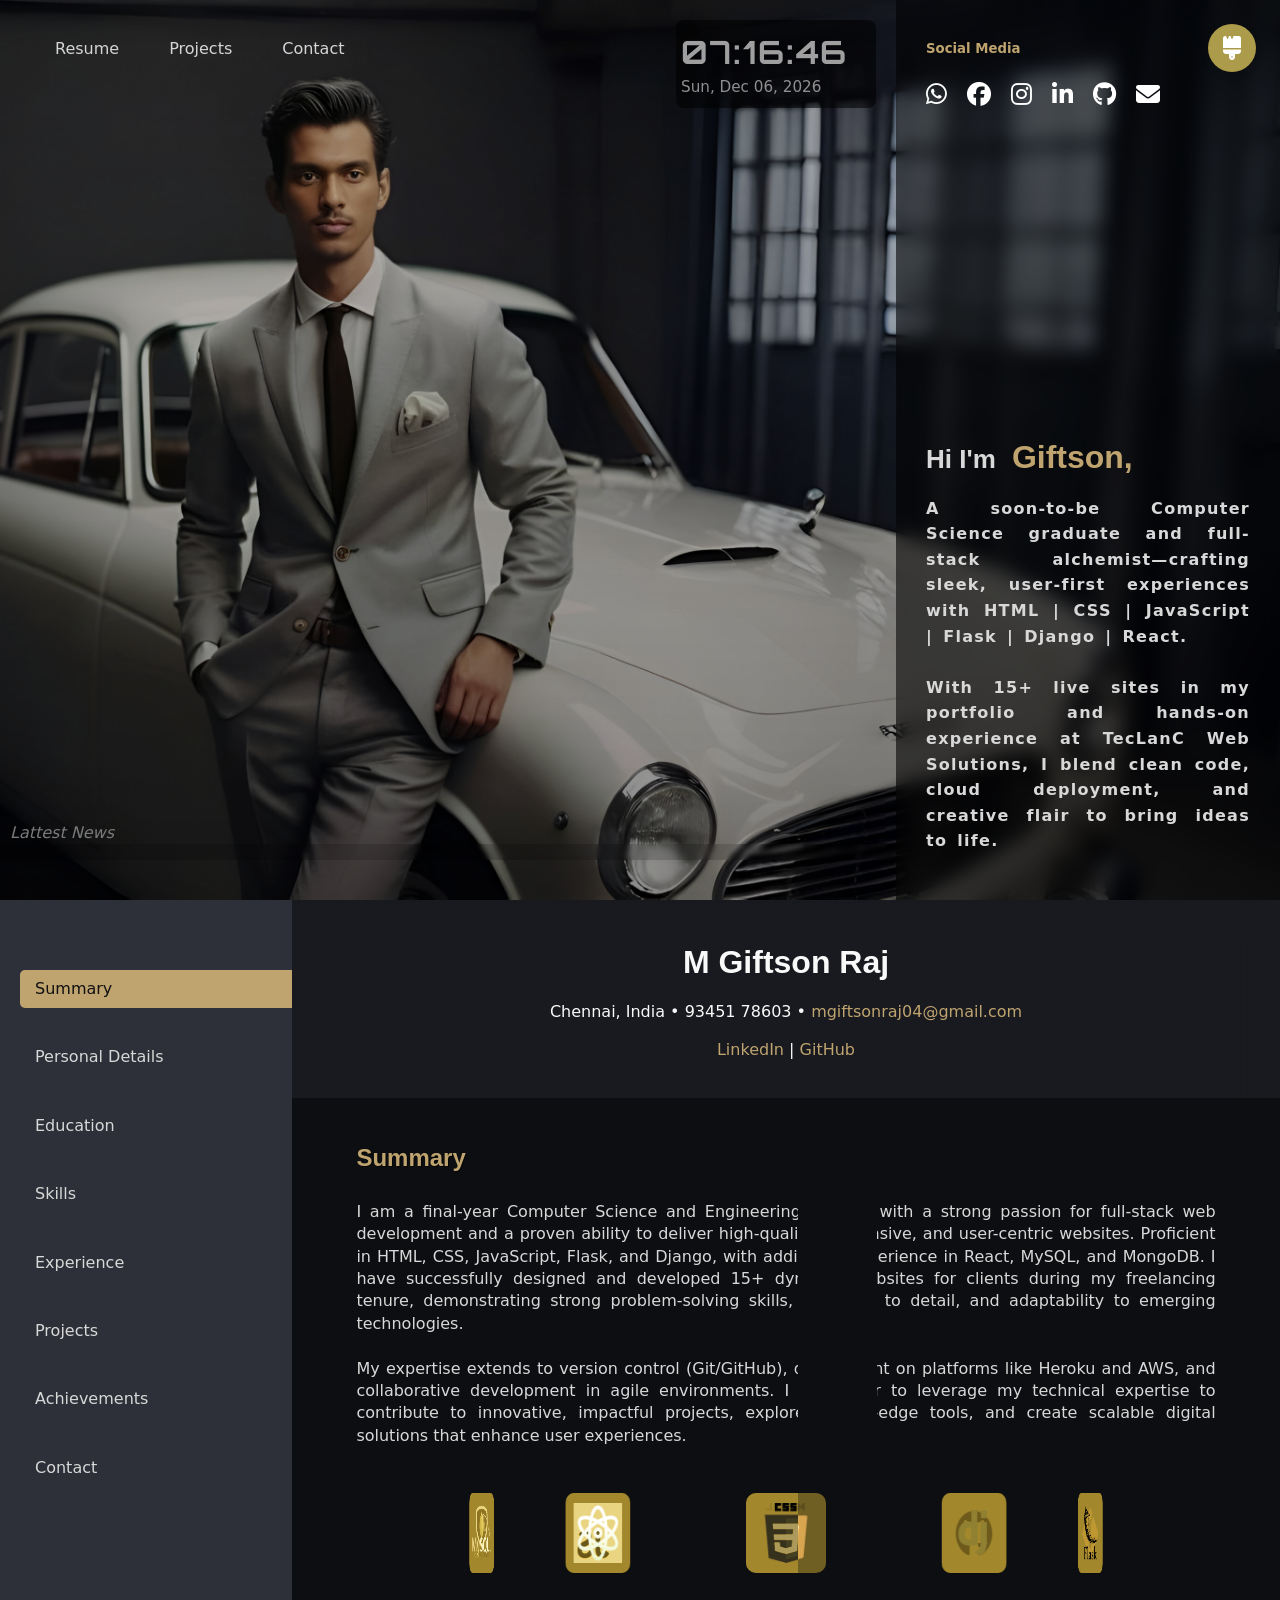
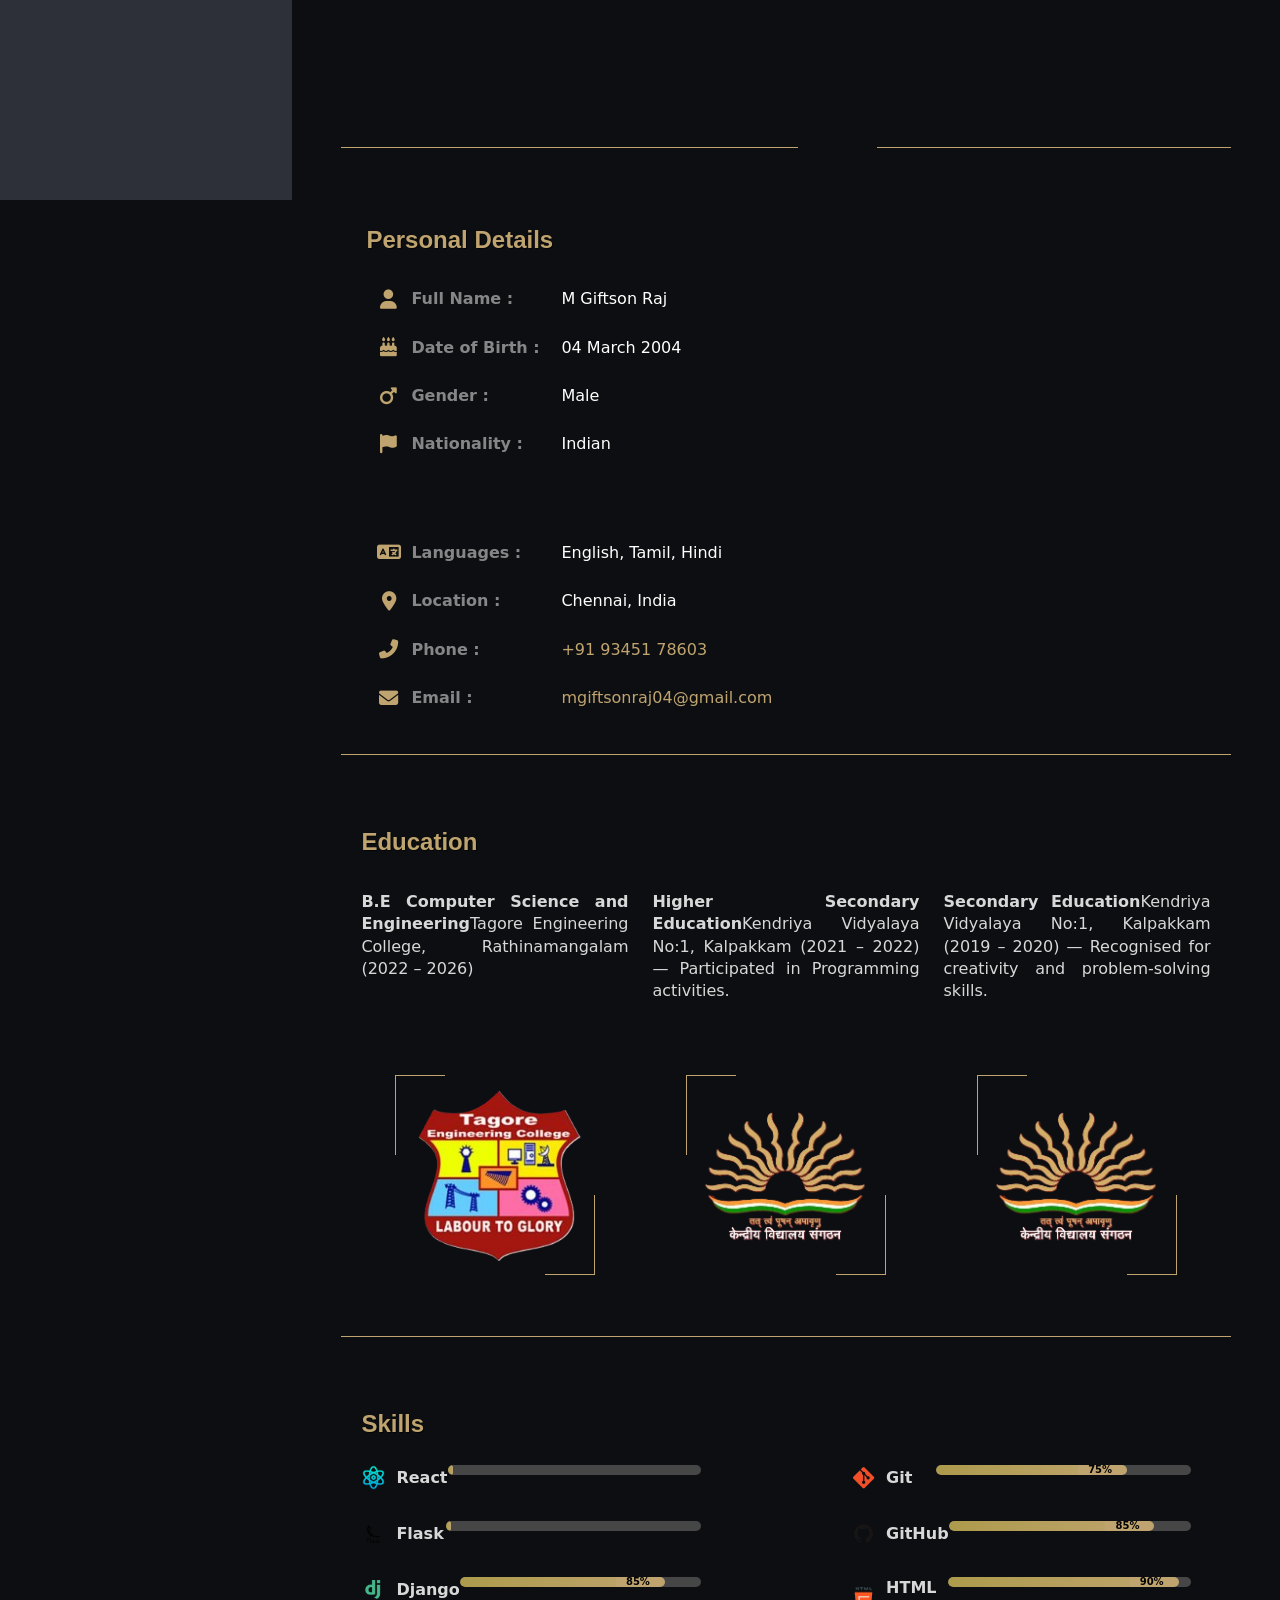
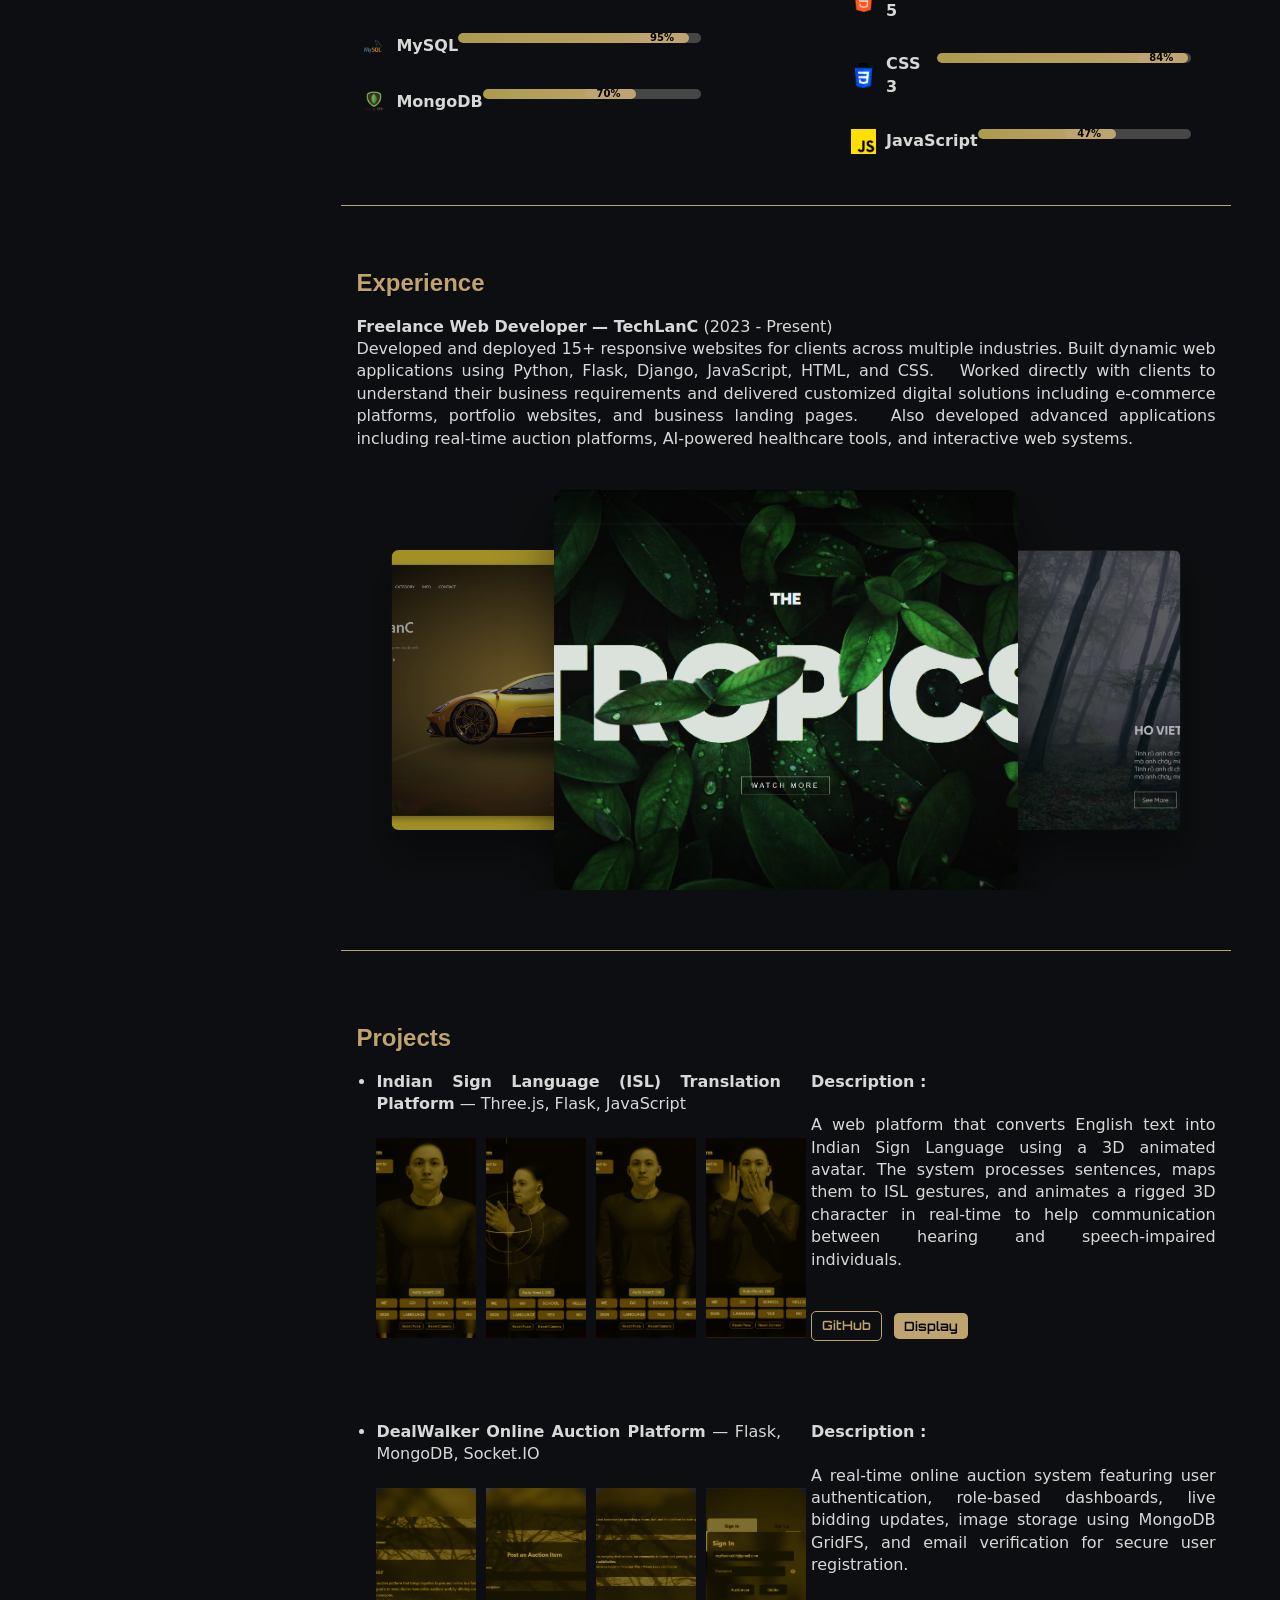
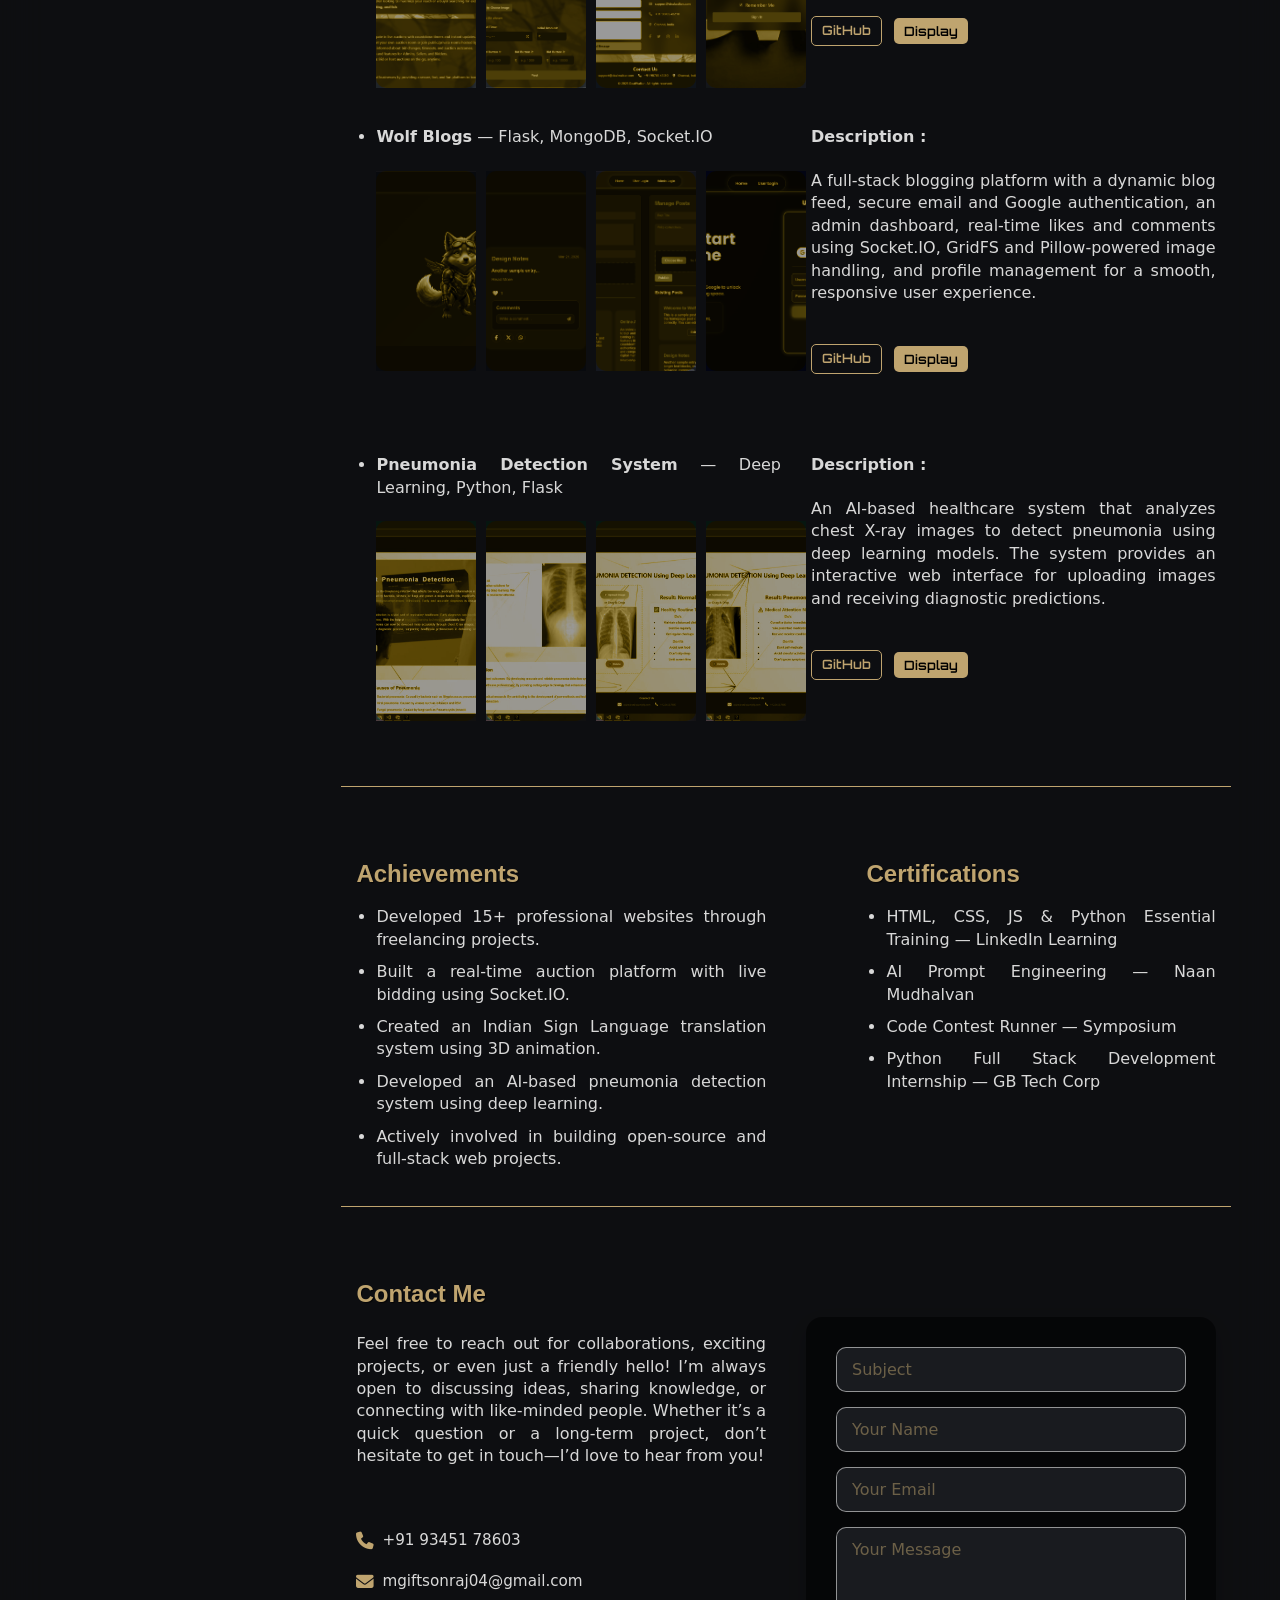
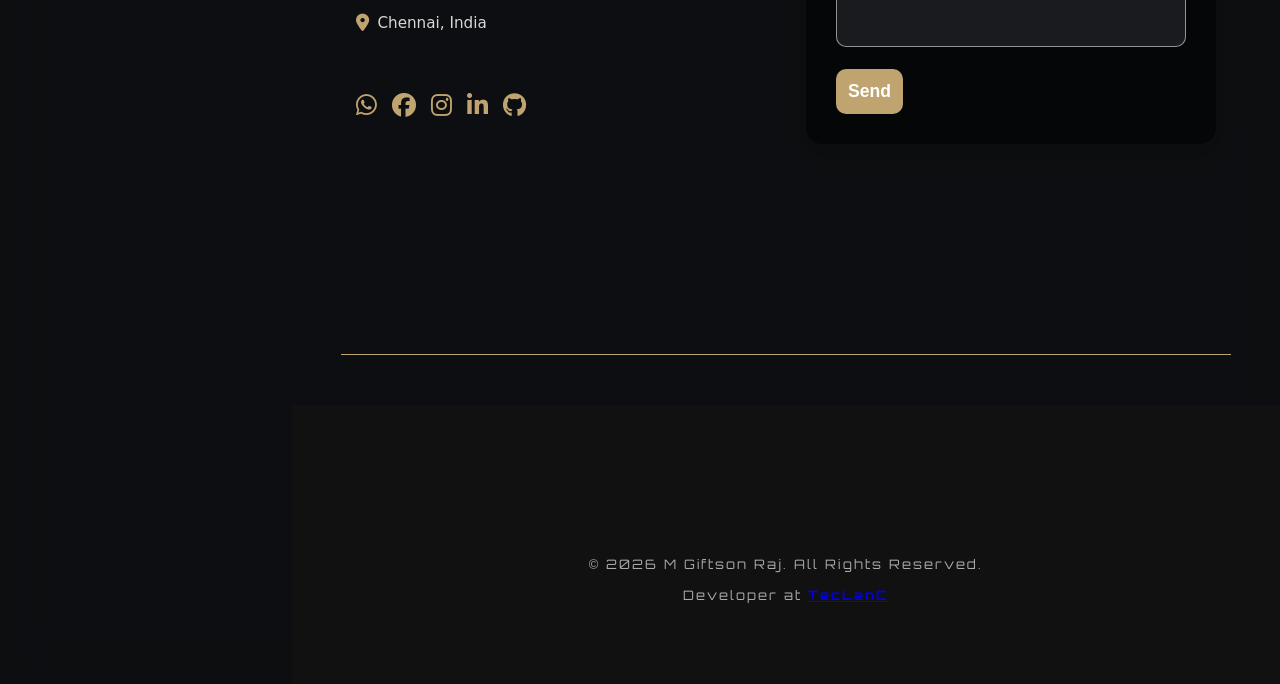
==== public/index.html @ f92d28d1 "Initial submission" ====
<!DOCTYPE html>
<html lang="en">
<meta http-equiv="content-type" content="text/html;charset=utf-8" />

<head>
    <meta charset="UTF-8">
    <meta name="viewport" content="width=device-width, initial-scale=1.0">
    <title>Hi Giftson</title>
    <link rel="icon" type="image/png" href="img/favicon.html">
    <link rel="stylesheet" href="https://cdnjs.cloudflare.com/ajax/libs/font-awesome/6.5.1/css/all.min.css">
    <link rel="stylesheet" href="https://cdnjs.cloudflare.com/ajax/libs/font-awesome/4.7.0/css/font-awesome.min.css">
    <link href="https://fonts.googleapis.com/css2?family=Orbitron:wght@400;700&amp;display=swap" rel="stylesheet">
    <link rel="stylesheet" href="style.css">
</head>

<body>
    <div id="loading">
        <div class="loader">
            <li class="ball"></li>
            <li class="ball"></li>
            <li class="ball"></li>
        </div>
    </div>
    <script>
        window.addEventListener("load", () => {
            const loader = document.getElementById("loading");
            const content = document.getElementById("content");

            loader.classList.add("hidden"); // fade out
            setTimeout(() => {
                loader.style.display = "none"; // remove loader completely
                content.style.display = "block"; // show content
                document.body.classList.remove("loading"); // enable scroll again
            }, 500);
        });
    </script>
    <div class="overlay"></div>
    <div id="content" style="display:none;">
        <div id="Home">
            <div class="home-left">
                <div class="nav-time">
                    <div class="top-nav">
                        <a href="#main">Resume</a>
                        <a href="#projects">Projects</a>
                        <a href="#contact">Contact</a>
                    </div>
                    <div class="clock-wrap" aria-live="polite">
                        <div id="clock-time" class="clock-time">00:00:00</div>
                        <div id="clock-date" class="clock-date">Mon, 01 Jan 2000</div>
                    </div>
                </div>

                <div class="slidshow">
                    <i>Lattest News</i>
                    <div id="news-ribbon"></div>
                </div>
                <button class="arrow"><i class="fa-sharp-duotone fa-solid fa-arrow-left fa-fade"></i>
                </button>
            </div>
            <div class="home-right">
                <div class="media">
                    <h5>Social Media</h5>
                    <nav>
                        <a href="https://wa.me/9345178603" target="_blank" title="WhatsApp">
                            <i class="fab fa-whatsapp"></i>
                        </a>
                        <a href="https://www.facebook.com/share/174Gd6be28" target="_blank" title="Facebook">
                            <i class="fab fa-facebook-f"></i>
                        </a>
                        <a href="https://instagram.com/mgiftsonraj04" target="_blank" title="Instagram">
                            <i class="fab fa-instagram"></i>
                        </a>
                        <a href="https://www.linkedin.com/in/m-giftson-raj-59479a27a/" target="_blank" title="LinkedIn">
                            <i class="fab fa-linkedin-in"></i>
                        </a>
                        <a href="https://github.com/MGiftsonRaj40" target="_blank" title="GitHub">
                            <i class="fab fa-github"></i>
                        </a>
                        <a href="mailto:mgiftsonraj04@gmail.com" target="_blank" title="Gmail">
                            <i class="fas fa-envelope"></i>
                        </a>
                    </nav>
                </div>
                <div class="intro">
                    <h1><span style="font-size: 26px;">Hi I'm </span> &nbsp;Giftson,</h1>
                    <p>
                        A soon-to-be Computer Science graduate and full-stack alchemist—crafting sleek, user-first
                        experiences with
                        HTML | CSS | JavaScript | Flask | Django | React. <br><br> With 15+ live sites in my portfolio
                        and hands-on
                        experience at <strong>TecLanC Web Solutions</strong>, I blend clean code, cloud deployment, and
                        creative flair
                        to bring ideas to life.
                    </p>
                </div>
            </div>
        </div>
        <button id="brush"><i class="fa-solid fa-brush"></i></button>
        <div id="page">
            <!-- Aside Navigation -->
            <aside class="side-nav">
                <nav>
                    <ul>
                        <li><a href="#main" class="fa-user">Summary</a></li>
                        <li><a href="#personal-details" class="fa-id-card">Personal Details</a></li>
                        <li><a href="#education" class="fa-graduation-cap">Education</a></li>
                        <li><a href="#skills" class="fa-code">Skills</a></li>
                        <li><a href="#experience" class="fa-briefcase">Experience</a></li>
                        <li><a href="#projects" class="fa-diagram-project">Projects</a></li>
                        <li><a href="#achievements" class="fa-trophy">Achievements</a></li>
                        <li><a href="#contact" class="fa-envelope">Contact</a></li>
                    </ul>
                </nav>
            </aside>

            <main id="main">
                <div class="container header-content">
                    <div>
                        <h1>M Giftson Raj</h1>
                        <p>Chennai, India • 93451 78603 •
                            <a href="mailto:mgiftsonraj04@gmail.com">mgiftsonraj04@gmail.com</a>
                        </p>
                        <p>
                            <a href="https://www.linkedin.com/in/m-giftson-raj-59479a27a/" target="_blank">LinkedIn</a>
                            |
                            <a href="https://github.com/MGiftsonRaj40" target="_blank">GitHub</a>
                        </p>
                    </div>
                </div>
                <div class="main-bg"></div>
                <div class="main-contents">
                    <!-- Summary -->
                    <section id="summary">
                        <div>
                            <h2>Summary</h2>
                            <p>I am a final-year Computer Science and Engineering student with a strong passion for
                                full-stack web development and a proven ability to deliver high-quality, responsive, and
                                user-centric websites. Proficient in HTML, CSS, JavaScript, Flask, and Django, with
                                additional experience in React, MySQL, and MongoDB. I have successfully designed and
                                developed 15+ dynamic websites for clients during my freelancing tenure, demonstrating
                                strong problem-solving skills, attention to detail, and adaptability to emerging
                                technologies. <br><br> My expertise extends to version control (Git/GitHub), deployment
                                on
                                platforms like Heroku and AWS, and collaborative development in agile environments. I am
                                eager to leverage my technical expertise to contribute to innovative, impactful
                                projects,
                                explore cutting-edge tools, and create scalable digital solutions that enhance user
                                experiences.</p>
                            <img class="profile" src="#" alt="">
                        </div>
                        <div class="banner">
                            <div class="slider" style="--quantity: 10">
                                <div class="item" style="--position: 1"><img src="img/css-3.png" alt="CSS3 logo"></div>
                                <div class="item" style="--position: 2"><img src="img/django.png" alt="Django logo">
                                </div>
                                <div class="item" style="--position: 3"><img src="img/flask.png" alt="Flask logo"></div>
                                <div class="item" style="--position: 4"><img src="img/git.png" alt="Git logo"></div>
                                <div class="item" style="--position: 5"><img src="img/github.png" alt="GitHub logo">
                                </div>
                                <div class="item" style="--position: 6"><img src="img/html.png" alt="HTML5 logo"></div>
                                <div class="item" style="--position: 7"><img src="img/js.png" alt="JavaScript logo">
                                </div>
                                <div class="item" style="--position: 8"><img src="img/mongodb.png" alt="MongoDB logo">
                                </div>
                                <div class="item" style="--position: 9"><img src="img/MySQL.png" alt="MySQL logo"></div>
                                <div class="item" style="--position: 10"><img src="img/react.png" alt="React logo">
                                </div>
                            </div>
                        </div>
                    </section>

                    <!-- Personal Details -->
                    <section id="personal-details">
                        <h2>Personal Details</h2>
                        <ul>
                            <div class="per-details">
                                <li><i class="fas fa-user"></i><strong>Full Name :</strong> M Giftson Raj</li>
                                <li><i class="fas fa-birthday-cake"></i><strong>Date of Birth :</strong> 04 March 2004
                                </li>
                                <li><i class="fas fa-mars"></i><strong>Gender :</strong> Male</li>
                                <li><i class="fas fa-flag"></i><strong>Nationality :</strong> Indian</li>
                            </div>
                            <div class="per-details">
                                <li><i class="fas fa-language"></i><strong>Languages :</strong> English, Tamil, Hindi
                                </li>
                                <li><i class="fas fa-map-marker-alt"></i><strong>Location :</strong> Chennai, India</li>
                                <li><i class="fas fa-phone-alt"></i><strong>Phone :</strong> <a
                                        href="tel:+919345178603">+91
                                        93451 78603</a></li>
                                <li><i class="fas fa-envelope"></i><strong>Email :</strong> <a
                                        href="mailto:mgiftsonraj04@gmail.com">mgiftsonraj04@gmail.com</a></li>
                            </div>
                        </ul>
                    </section>

                    <!-- Education -->
                    <section id="education">
                        <h2>Education</h2>
                        <ul>
                            <li>
                                <p>
                                    <strong>B.E Computer Science and Engineering</strong>Tagore Engineering College,
                                    Rathinamangalam (2022 – 2026)
                                </p>

                                <div class="edu-slider">
                                    <img src="img/tagore.png" alt="Campus">
                                </div>
                            </li>
                            <li>
                                <p>
                                    <strong>Higher Secondary Education</strong>Kendriya Vidyalaya No:1, Kalpakkam (2021
                                    –
                                    2022)
                                    — Participated in Programming activities.
                                </p>

                                <div class="edu-slider">
                                    <img src="img/kv.png" alt="Campus">
                                </div>
                            </li>
                            <li>
                                <p>
                                    <strong>Secondary Education</strong>Kendriya Vidyalaya No:1, Kalpakkam (2019 – 2020)
                                    —
                                    Recognised for creativity and problem-solving skills.
                                </p>

                                <div class="edu-slider">
                                    <img src="img/kv.png" alt="Campus">
                                </div>
                            </li>
                        </ul>
                    </section>

                    <!-- Skills -->
                    <section id="skills">
                        <h2>Skills</h2>
                        <div class="skill-main">

                            <div class="skill-sub">

                                <div class="skill">
                                    <div class="skill-header">
                                        <img src="img/react.png" alt="React Logo">
                                        <span>React</span>
                                    </div>
                                    <div class="skill-bar">
                                        <div class="fill" data-width="80%"><span class="percent">80%</span></div>
                                    </div>
                                </div>

                                <div class="skill">
                                    <div class="skill-header">
                                        <img src="img/flask.png" alt="Flask Logo">
                                        <span>Flask</span>
                                    </div>
                                    <div class="skill-bar">
                                        <div class="fill" data-width="90%"><span class="percent">90%</span></div>
                                    </div>
                                </div>

                                <div class="skill">
                                    <div class="skill-header">
                                        <img src="img/django.png" alt="Django Logo">
                                        <span>Django</span>
                                    </div>
                                    <div class="skill-bar">
                                        <div class="fill" data-width="85%"><span class="percent">85%</span></div>
                                    </div>
                                </div>

                                <div class="skill">
                                    <div class="skill-header">
                                        <img src="img/MySQL.png" alt="MySQL Logo">
                                        <span>MySQL</span>
                                    </div>
                                    <div class="skill-bar">
                                        <div class="fill" data-width="95%"><span class="percent">95%</span></div>
                                    </div>
                                </div>

                                <div class="skill">
                                    <div class="skill-header">
                                        <img src="img/mongodb.png" alt="MongoDB Logo">
                                        <span>MongoDB</span>
                                    </div>
                                    <div class="skill-bar">
                                        <div class="fill" data-width="70%"><span class="percent">70%</span></div>
                                    </div>
                                </div>

                            </div>

                            <div class="skill-sub">

                                <div class="skill">
                                    <div class="skill-header">
                                        <img src="img/git.png" alt="Git Logo">
                                        <span>Git</span>
                                    </div>
                                    <div class="skill-bar">
                                        <div class="fill" data-width="75%"><span class="percent">75%</span></div>
                                    </div>
                                </div>

                                <div class="skill">
                                    <div class="skill-header">
                                        <img src="img/github.png" alt="GitHub Logo">
                                        <span>GitHub</span>
                                    </div>
                                    <div class="skill-bar">
                                        <div class="fill" data-width="85%"><span class="percent">85%</span></div>
                                    </div>
                                </div>

                                <div class="skill">
                                    <div class="skill-header">
                                        <img src="img/html.png" alt="HTML5 Logo">
                                        <span>HTML 5</span>
                                    </div>
                                    <div class="skill-bar">
                                        <div class="fill" data-width="95%"><span class="percent">65%</span></div>
                                    </div>
                                </div>

                                <div class="skill">
                                    <div class="skill-header">
                                        <img src="img/css-3.png" alt="CSS3 Logo">
                                        <span>CSS 3</span>
                                    </div>
                                    <div class="skill-bar">
                                        <div class="fill" data-width="99%"><span class="percent">99%</span></div>
                                    </div>
                                </div>

                                <div class="skill">
                                    <div class="skill-header">
                                        <img src="img/js.png" alt="JavaScript Logo">
                                        <span>JavaScript</span>
                                    </div>
                                    <div class="skill-bar">
                                        <div class="fill" data-width="65%"><span class="percent">65%</span></div>
                                    </div>
                                </div>

                            </div>
                        </div>
                    </section>

                    <!-- Experience -->
                    <section id="experience">
                        <h2>Experience</h2>
                        <p><strong>Freelance Web Developer — TechLanC</strong> (2023 - Present) <br>
                            Developed and deployed 15+ responsive websites for clients across multiple
                            industries.
                            Built dynamic web applications using Python, Flask, Django, JavaScript, HTML, and CSS.

                            &nbsp;&nbsp;Worked directly with clients to understand their business requirements and
                            delivered
                            customized digital solutions including e-commerce platforms, portfolio websites, and
                            business landing pages.

                            &nbsp;&nbsp;Also developed advanced applications including real-time auction platforms,
                            AI-powered healthcare tools, and interactive web systems.</p>

                        <div class="contain">
                            <div class="slidy">
                                <div class="itm active" style="background-image: url(img/projects/tropics.png);"></div>
                                <div class="itm next" style="background-image: url(img/projects/bird.png);"></div>
                                <div class="itm" style="background-image: url(img/projects/headset.png);"></div>
                                <div class="itm" style="background-image: url(img/projects/fine-fabrics.png);"></div>
                                <div class="itm" style="background-image: url(img/projects/cake-inn.png);"></div>
                                <div class="itm" style="background-image: url(img/projects/nike.png);"></div>
                                <div class="itm" style="background-image: url(img/projects/honey-events.png);"></div>
                                <div class="itm" style="background-image: url(img/projects/freeze.png);"></div>
                                <div class="itm" style="background-image: url(img/projects/coolfizz.png);"></div>
                                <div class="itm" style="background-image: url(img/projects/pizza.png);"></div>
                                <div class="itm prev" style="background-image: url(img/projects/sportscar.png);"></div>
                            </div>

                            <div class="button">
                                <button class="btn-prev"><i class="fa-solid fa-arrow-left"></i></button>
                                <button class="btn-next"><i class="fa-solid fa-arrow-right"></i></button>
                            </div>
                        </div>
                    </section>

                    <!-- Projects -->
                    <section id="projects">
                        <h2>Projects</h2>
                        <ul>

                            <!-- ISL Project -->
                            <div class="projects">

                                <div class="project-top">
                                    <li><strong>Indian Sign Language (ISL) Translation Platform</strong> — Three.js,
                                        Flask, JavaScript</li>
                                    <br>
                                    <div class="list">
                                        <div class="item"><img src="img/projects/11.png" alt=""></div>
                                        <div class="item"><img src="img/projects/12.png" alt=""></div>
                                        <div class="item"><img src="img/projects/13.png" alt=""></div>
                                        <div class="item"><img src="img/projects/14.png" alt=""></div>
                                    </div>
                                </div>

                                <div class="project-description">
                                    <h4>Description :</h4>
                                    <p>
                                        A web platform that converts English text into Indian Sign Language using a 3D
                                        animated avatar. The system processes sentences, maps them to ISL gestures,
                                        and animates a rigged 3D character in real-time to help communication between
                                        hearing and speech-impaired individuals.
                                    </p>
                                    <div class="project-actions">
                                        <a class="github-btn" href="https://github.com/MGiftsonRaj40/ISL-Project"
                                            target="_blank" rel="noopener noreferrer">GitHub</a>
                                        <button class="toggle-btn" id="display-pd">Display</button>
                                    </div>
                                </div>

                            </div>


                            <!-- DealWalker Project -->
                            <div class="projects">

                                <div class="project-top">
                                    <li><strong>DealWalker Online Auction Platform</strong> — Flask, MongoDB, Socket.IO
                                    </li>
                                    <br>
                                    <div class="list">
                                        <div class="item"><img src="img/projects/1.png" alt=""></div>
                                        <div class="item"><img src="img/projects/2.png" alt=""></div>
                                        <div class="item"><img src="img/projects/3.png" alt=""></div>
                                        <div class="item"><img src="img/projects/4.png" alt=""></div>
                                    </div>
                                </div>

                                <div class="project-description">
                                    <h4>Description :</h4>
                                    <p>
                                        A real-time online auction system featuring user authentication, role-based
                                        dashboards, live bidding updates, image storage using MongoDB GridFS, and
                                        email verification for secure user registration.
                                    </p>
                                    <div class="project-actions">
                                        <a class="github-btn" href="https://github.com/MGiftsonRaj40/Deal_Walker"
                                            target="_blank" rel="noopener noreferrer">GitHub</a>
                                        <button class="toggle-btn">Display</button>
                                    </div>
                                </div>

                            </div>


                            <!-- Wolf Blogs Project -->
                            <div class="projects">

                                <div class="project-top">
                                    <li><strong>Wolf Blogs</strong> — Flask, MongoDB, Socket.IO</li>
                                    <br>
                                    <div class="list">
                                        <div class="item"><img src="img/projects/21.png" alt=""></div>
                                        <div class="item"><img src="img/projects/22.png" alt=""></div>
                                        <div class="item"><img src="img/projects/23.png" alt=""></div>
                                        <div class="item"><img src="img/projects/24.png" alt=""></div>
                                    </div>
                                </div>

                                <div class="project-description">
                                    <h4>Description :</h4>
                                    <p>
                                        A full-stack blogging platform with a dynamic blog feed, secure email and
                                        Google authentication, an admin dashboard, real-time likes and comments using
                                        Socket.IO, GridFS and Pillow-powered image handling, and profile management
                                        for a smooth, responsive user experience.
                                    </p>
                                    <div class="project-actions">
                                        <a class="github-btn" href="https://github.com/MGiftsonRaj40/Wolf_Blogs"
                                            target="_blank" rel="noopener noreferrer">GitHub</a>
                                        <button class="toggle-btn">Display</button>
                                    </div>
                                </div>

                            </div>


                            <!-- Pneumonia Detection Project -->
                            <div class="projects">

                                <div class="project-top">
                                    <li><strong>Pneumonia Detection System</strong> — Deep Learning, Python, Flask</li>
                                    <br>
                                    <div class="list">
                                        <div class="item"><img src="img/projects/pd1.jpg" alt=""></div>
                                        <div class="item"><img src="img/projects/pd2.jpg" alt=""></div>
                                        <div class="item"><img src="img/projects/pd3.jpg" alt=""></div>
                                        <div class="item"><img src="img/projects/pd4.jpg" alt=""></div>
                                    </div>
                                </div>

                                <div class="project-description">
                                    <h4>Description :</h4>
                                    <p>
                                        An AI-based healthcare system that analyzes chest X-ray images to detect
                                        pneumonia using deep learning models. The system provides an interactive
                                        web interface for uploading images and receiving diagnostic predictions.
                                    </p>
                                    <div class="project-actions">
                                        <a class="github-btn"
                                            href="https://github.com/MGiftsonRaj40/Pneumonia-Detection" target="_blank"
                                            rel="noopener noreferrer">GitHub</a>
                                        <button class="toggle-btn" id="display-pd">Display</button>
                                    </div>
                                </div>

                            </div>

                        </ul>
                    </section>

                    <!-- Achievements -->
                    <section id="achievements">
                        <div class="sub">
                            <h2>Achievements</h2>
                            <ul>
                                <li>Developed 15+ professional websites through freelancing projects.</li>
                                <li>Built a real-time auction platform with live bidding using Socket.IO.</li>
                                <li>Created an Indian Sign Language translation system using 3D animation.</li>
                                <li>Developed an AI-based pneumonia detection system using deep learning.</li>
                                <li>Actively involved in building open-source and full-stack web projects.</li>
                            </ul>
                        </div>
                        <div class="sub">
                            <h2>Certifications</h2>
                            <ul>
                                <li>HTML, CSS, JS & Python Essential Training — LinkedIn Learning</li>
                                <li>AI Prompt Engineering — Naan Mudhalvan</li>
                                <li>Code Contest Runner — Symposium</li>
                                <li>Python Full Stack Development Internship — GB Tech Corp</li>
                            </ul>
                        </div>
                    </section>

                    <!-- Contact -->
                    <section id="contact">
                        <h2>Contact Me</h2>
                        <div class="contact-container">
                            <!-- Contact Info -->
                            <div class="contact-info">
                                <p>
                                    Feel free to reach out for collaborations, exciting projects, or even just a
                                    friendly
                                    hello!
                                    I’m always open to discussing ideas, sharing knowledge, or connecting with
                                    like-minded
                                    people.
                                    Whether it’s a quick question or a long-term project, don’t hesitate to get in
                                    touch—I’d
                                    love to hear from you!
                                </p>
                                <ul class="contact-details">
                                    <li><i class="fas fa-phone"></i> +91 93451 78603</li>
                                    <li><i class="fas fa-envelope"></i> mgiftsonraj04@gmail.com</li>
                                    <li><i class="fas fa-map-marker-alt"></i> Chennai, India</li>
                                </ul>
                                <div class="social-links">
                                    <a href="https://wa.me/9345178603" target="_blank" title="WhatsApp">
                                        <i class="fab fa-whatsapp"></i>
                                    </a>
                                    <a href="https://www.facebook.com/share/174Gd6be28" target="_blank"
                                        title="Facebook">
                                        <i class="fab fa-facebook-f"></i>
                                    </a>
                                    <a href="https://instagram.com/mgiftsonraj04" target="_blank" title="Instagram">
                                        <i class="fab fa-instagram"></i>
                                    </a>
                                    <a href="https://www.linkedin.com/in/m-giftson-raj-59479a27a/" target="_blank"
                                        title="LinkedIn">
                                        <i class="fab fa-linkedin-in"></i>
                                    </a>
                                    <a href="https://github.com/MGiftsonRaj40" target="_blank" title="GitHub">
                                        <i class="fab fa-github"></i>
                                    </a>
                                </div>
                            </div>

                            <!-- Contact Form -->
                            <div class="contact-card">
                                <form id="contact-form" class="contact-form">
                                    <input type="text" name="title" class="form-input" placeholder="Subject" required>
                                    <input type="text" name="name" class="form-input" placeholder="Your Name" required>
                                    <input type="email" name="email" class="form-input" placeholder="Your Email"
                                        required>
                                    <textarea name="message" class="form-textarea" placeholder="Your Message"
                                        required></textarea>
                                    <button type="submit" class="form-btn">Send</button>
                                </form>
                            </div>
                            <div class="contact-map">
                                <iframe
                                    src="https://www.google.com/maps/embed?pb=!1m18!1m12!1m3!1d15579.594330033924!2d80.14616200931351!3d12.522877201344686!2m3!1f0!2f0!3f0!3m2!1i1024!2i768!4f13.1!3m3!1m2!1s0x3a53a9650ee8fa55%3A0xaa8d1b9a8895b182!2sKalpakkam%2C%20Tamil%20Nadu%2C%20India!5e0!3m2!1sen!2sus!4v1759065872398!5m2!1sen!2sus"
                                    allowfullscreen="" loading="lazy" referrerpolicy="no-referrer-when-downgrade">
                                </iframe>
                            </div>

                        </div>

                        <!-- EmailJS SDK -->
                        <script src="../cdn.jsdelivr.net/npm/%40emailjs/browser%404/dist/email.min.js"></script>
                        <script>
                            (function () {
                                emailjs.init("39ySlOC3k1pSpVlXW");
                            })();

                            document.getElementById("contact-form").addEventListener("submit", function (e) {
                                e.preventDefault();

                                emailjs.sendForm("service_xm3xqnh", "template_qusf50e", this)
                                    .then(() => {
                                        alert("✓ Message sent successfully!");
                                        this.reset();
                                    }, (error) => {
                                        alert("✕ Failed to send message. Error: " + JSON.stringify(error));
                                    });
                            });
                        </script>
                    </section>
                </div>
                <!-- Footer -->
                <footer class="footer">
                    <div class="footer-bottom">
                        <p>© 2026 M Giftson Raj. All Rights Reserved.</p>
                        <p>Developer at <strong><a href="https://teclanc.vercel.app/"
                                    target="_blank">TecLanC</a></strong>
                        </p>
                    </div>
                </footer>
            </main>
        </div>

        <!-- Font Awesome for Icons -->
        <script src="../kit.fontawesome.com/a076d05399.html" crossorigin="anonymous"></script>
        <script src="script.js"></script>
        <!-- Global slider modal -->
        <div id="screen">
            <span class="close">&times;</span>
            <button class="prev">&#10094;</button>
            <img src="#" alt="Project Image">
            <button class="next">&#10095;</button>
        </div>
    </div>
</body>

</html>
---- public/style.css ----
/* Fonts */
@import url('https://fonts.cdnfonts.com/css/ica-rubrik-black');
@import url('https://fonts.cdnfonts.com/css/poppins');

/* ===== CSS Variables ===== */
:root {
    --primary-color: #2c2f3861;
    --text-sec: #bfa46f;
    --background-color: #e6e7e8;
    --text-color: #3c3f48;
    --white: #f9f9f9;
    --max-width: 90%;
    --section-padding: 15px;
    --radius: 6px;
    --shadow: 0 2px 5px rgba(0, 0, 0, 0.15);
    --font-family: 'Poppins', system-ui, -apple-system, Segoe UI, Roboto, Arial, sans-serif;
    --heading-font: 'ICA Rubrik Black', 'Poppins', sans-serif;
    --bg-color: #1f2127;
    --bg2-color: #3a3d4664;
    --text: #d8d8d8;
    --accent-color: #7b8ea2;
    --bg3-color: #00000090;
    --brown: #1e1613;
}

/* Root theme variables */
:root {
    --text-white: #d8d8d8;
    --text: #d8d8d8;
    --text-sec: #bfa46f;
    --bg: #181a20;
    --bg3-color: #00000090;
    --fg: #f5f6fa;
    --accent: #ad9b4c;
    --card-bg: #23263a;
    --nav-bg: #2d3038;
    --btn-bg: #23263a;
    --btn-fg: #f5f6fa;
    transition: background 0.5s, color 0.5s;
}

/* Light theme overrides */
:root.light-theme {
    --text: #000000;
    --text-sec: #ffda35;
    --bg: #f7f7fa;
    --bg3-color: #e7e7e7aa;
    --fg: #222;
    --accent: #c0ac54;
    --card-bg: #fff;
    --nav-bg: #5d6066;
    --btn-bg: #e3e8f0;
    --btn-fg: #222;
}

/* ===== Base & Resets ===== */
*,
*::before,
*::after {
    box-sizing: border-box;
}

html {
    scroll-behavior: smooth;
    overflow-x: hidden;
}

body,
body * {
    user-select: none;
    -webkit-user-select: none;
    -moz-user-select: none;
    -ms-user-select: none;
}

img,
a {
    -webkit-user-drag: none;
    -khtml-user-drag: none;
    -moz-user-drag: none;
    -o-user-drag: none;
    user-drag: none;
}


body {
    margin: 0;
    font-family: var(--font-family);
    line-height: 1.4;
    color: var(--text);
    background: var(--bg-color);
}

h1,
h2 {
    margin: 0 0 .4rem;
    font-family: var(--heading-font);
}

h2 {
    color: var(--text-sec);
    text-shadow: 1px 1px 1px #000000b3;
}

ul {
    padding-left: 20px;
    display: flex;
    flex-direction: column;
    gap: 10px;
}

/* Fullscreen loading container */
#loading {
    position: fixed;
    top: 0;
    left: 0;
    width: 100%;
    height: 100%;
    background: #000;
    /* background color */
    display: flex;
    justify-content: center;
    align-items: center;
    z-index: 9999;
    transition: opacity 0.5s ease, visibility 0.5s ease;
}

/* From Uiverse.io by ashish-yadv */
.loader {
    width: 60px;
    display: flex;
    justify-content: space-evenly;
}

.ball {
    list-style: none;
    width: 12px;
    height: 12px;
    border-radius: 50%;
    background-color: #fff;
}

.ball:nth-child(1) {
    animation: bounce-1 2.1s ease-in-out infinite;
}

@keyframes bounce-1 {
    50% {
        transform: translateY(-90px);
        scale: 0.3;
    }
}

.ball:nth-child(2) {
    animation: bounce-3 2.1s ease-in-out 0.3s infinite;
}

@keyframes bounce-2 {
    50% {
        transform: translateY(-90px);
        scale: 0.3;
    }
}

.ball:nth-child(3) {
    animation: bounce-3 2.1s ease-in-out 0.6s infinite;
}

@keyframes bounce-3 {
    50% {
        transform: translateY(-90px);
        scale: 0.3;
    }
}

/* Hide loader after fade */
#loading.hidden {
    opacity: 0;
    visibility: hidden;
}

/* ===== Utility ===== */
#brush {
    position: fixed;
    top: 1.5rem;
    right: 1.5rem;
    z-index: 100;
    background: var(--accent);
    color: #fff;
    border-radius: 50%;
    border: none;
    width: 48px;
    height: 48px;
    display: flex;
    align-items: center;
    justify-content: center;
    box-shadow: 0 2px 8px rgba(0, 0, 0, 0.15);
    cursor: pointer;
    font-size: 1.5rem;
    transition: background 0.3s, color 0.3s, box-shadow 0.3s;
}

#brush:hover {
    background: var(--btn-bg);
    color: var(--accent);
    box-shadow: 0 4px 16px rgba(0, 0, 0, 0.18);
}

.slow-move {
    position: fixed;
    bottom: 20px;
    right: 20px;
    z-index: 10000;
}

/* ===== Hero ===== */
#Home {
    position: fixed;
    inset: 0;
    width: 100%;
    height: 100vh;
    overflow: hidden;
    display: flex;
    background: center/cover no-repeat url(img/Profile4.jpg);
    z-index: 0;
}

#Home::after {
    /* subtle gradient overlay for readability */
    content: "";
    position: absolute;
    inset: 0;
    background: linear-gradient(180deg, rgba(0, 0, 0, .25), rgba(0, 0, 0, .45));
}

/* ===== Page Layout (below hero) ===== */
#page {
    position: relative;
    z-index: 1;
    display: flex;
    margin-top: 100vh;
    -webkit-backdrop-filter: blur(20px);
    backdrop-filter: blur(20px);
    background: var(--bg3-color);
    color: var(--text);
    min-height: 100dvh;
}

.arrow {
    display: none;
}

.home-left {
    width: 70vw;
    display: flex;
    flex-direction: column;
    justify-content: space-between;
}

.home-right {
    width: 30vw;
    padding: 30px;
    position: relative;
    z-index: 5;
    -webkit-backdrop-filter: blur(10px);
    backdrop-filter: blur(10px);
    background: var(--bg3-color);
    display: flex;
    flex-direction: column;
    justify-content: space-between;
}

.home-right p {
    text-align: justify;
    letter-spacing: .08em;
    word-spacing: .2em;
    line-height: 1.6;
    font-weight: 600;
}

.slidshow i {
    margin-left: 10px;
}

/* Top nav on hero */
.top-nav {
    width: 100%;
    padding: 30px 0;
    display: flex;
    gap: 20px;
    margin-left: 40px;
    z-index: 1;
}

.top-nav a {
    color: #d5d5d5;
    text-decoration: none;
    font-size: 16px;
    padding: 8px 15px;
    transition: transform .2s ease, color .2s ease;
}

.top-nav a:hover {
    color: var(--text-sec);
    transform: translateY(-1px);
}

/* Social */
.media h5 {
    margin: 10px 0;
    color: var(--text-sec);
}

.media nav {
    display: flex;
    gap: 20px;
}

.media nav a {
    color: #fff;
    margin: 10px 0;
    font-size: 24px;
    text-decoration: none;
    transition: color .3s ease, transform .3s ease;
}

.media nav a:hover {
    color: var(--text-sec);
    transform: scale(1.2);
}

.intro h1 {
    color: var(--text-sec);
}

.intro span {
    color: var(--text);
}

/* ===== Sidebar ===== */
.side-nav {
    width: 300px;
    background: var(--nav-bg);
    color: var(--text);
    padding: 60px 0 20px 20px;
    height: 100dvh;
    position: sticky;
    top: 0;
    z-index: 2;
}

.side-nav nav ul {
    list-style: none;
    padding: 0;
    margin: 0;
}

.side-nav nav ul li {
    margin: 10px 0;
}

.side-nav nav ul li a {
    color: var(--text);
    text-decoration: none;
    padding: 8px 15px;
    display: block;
    border-bottom-left-radius: 5px;
    border-top-left-radius: 5px;
    transition: background .2s ease;
}

/* Normal (desktop) → show text */
.side-nav a::before {
    display: none;
}

.side-nav nav ul li a.active {
    background: var(--text-sec);
    color: #111;
}

.side-nav nav ul li a:hover {
    background: var(--accent-color);
}

.nav-time {
    display: flex;
    justify-content: space-around;
}

.clock-wrap {
    display: inline-block;
    min-width: 200px;
    height: fit-content;
    padding: 10px 5px;
    margin: 20px;
    border-radius: 8px;
    background: var(--bg3-color);
    color: var(--text);
}

.clock-time {
    font-size: 2rem;
    letter-spacing: .06em;
    font-weight: 700;
    font-family: 'Orbitron', sans-serif;
}

.clock-date {
    opacity: .9;
    margin-top: 2px;
    font-size: .95rem;
}

#news-ribbon {
    background: #00000025;
    -webkit-backdrop-filter: blur(2px);
    backdrop-filter: blur(2px);
    color: #fff;
    overflow: hidden;
    white-space: nowrap;
    padding: 8px;
    font-weight: 700;
    margin-bottom: 40px;
    position: relative;
}

#news-ribbon .news-track {
    display: inline-flex;
    animation: scroll-left 50s linear infinite;
}

#news-ribbon span {
    display: inline-block;
    padding-right: 50px;
}

@keyframes scroll-left {
    from {
        transform: translateX(0);
    }

    to {
        transform: translateX(-50%);
    }
}

/* ===== Main content ===== */
main {
    flex: 1;
    background: #0000;
}

section {
    padding: 20px var(--section-padding);
    margin: 20px auto 50px;
    width: var(--max-width);
    text-align: justify;
    border-bottom: 1px solid var(--text-sec);
}

/* Scroll animations for sections inside .main-contents */
.main-contents section:nth-child(even) {
    animation: slide-left both;
    animation-timeline: view();
    animation-range: entry 10% cover 60%;
}

.main-contents section:nth-child(odd) {
    animation: slide-right both;
    animation-timeline: view();
    animation-range: entry 10% cover 60%;
}

@keyframes slide-left {
    from {
        transform: translateX(100px);
        opacity: 0;
    }

    to {
        transform: translateX(0);
        opacity: 1;
    }
}

@keyframes slide-right {
    from {
        transform: translateX(-100px);
        opacity: 0;
    }

    to {
        transform: translateX(0);
        opacity: 1;
    }
}

/* ===== Summary ===== */
#summary {
    min-height: 70vh;
    display: flex;
    flex-direction: column;
    justify-content: space-around;
}

#summary h2 {
    margin-bottom: 20px;
    padding-bottom: 6px;
    display: flex;
    align-items: center;
    gap: 8px;
}

/* ===== Header Content ===== */
.header-content {
    background: var(--primary-color);
    color: var(--white);
    padding: 40px 0 20px;
    text-align: center;
    margin: 0;
    width: 100% !important;
}

.header-content a {
    color: var(--text-sec);
    text-decoration: none;
}

.header-content a:hover {
    text-decoration: underline;
}

/* ===== Container ===== */
.container {
    width: var(--max-width);
    margin: auto;
}

/* ===== Banner / 3D slider ===== */
.banner {
    width: 60%;
    height: 40%;
    text-align: center;
    margin: 0px auto 150px;
}

.banner .slider {
    position: relative;
    width: 80px;
    height: 80px;
    margin: 0 auto;
    transform-style: preserve-3d;
    animation: autoRun 20s linear infinite;
    z-index: 2;
}

@keyframes autoRun {
    from {
        transform: perspective(800px) rotateX(-4deg) rotateY(0deg);
    }

    to {
        transform: perspective(800px) rotateX(-4deg) rotateY(360deg);
    }
}

.banner .slider:hover {
    animation-play-state: paused;
}

.banner .slider .item {
    position: absolute;
    inset: 0;
    transform: rotateY(calc((var(--position) - 1) * (360 / var(--quantity)) * 1deg)) translateZ(320px);
    display: inline-block;
    transition: filter .5s ease, transform .3s ease;
}

.banner .slider .item::after {
    content: "";
    position: absolute;
    inset: 0;
    padding: 10px;
    border-radius: 10px;
    background: rgba(212, 175, 55, .5);
    mix-blend-mode: color;
    pointer-events: none;
    transition: opacity .3s ease;
}

.banner .slider .item:hover::after {
    background: #ffffff6a !important;
}

.banner .slider .item img {
    width: 80px;
    height: 80px;
    object-fit: cover;
    padding: 10px;
    border-radius: 10px;
    filter: sepia(80%) contrast(1.2) brightness(calc(.5 + (var(--position) / var(--quantity))));
    transition: transform .3s ease, filter .5s ease;
}

.banner .slider .item:hover img {
    filter: sepia(0%) contrast(1) brightness(1) !important;
    z-index: 10;
}

/* ===== Personal Details ===== */
#personal-details {
    font-family: var(--font-family);
    padding: 25px;
    width: var(--max-width);
    transition: transform .3s ease;
}

#personal-details h2 {
    margin-bottom: 20px;
    padding-bottom: 6px;
    display: flex;
    align-items: center;
    gap: 8px;
}

#personal-details ul {
    list-style: none;
    padding: 0;
    margin: 0;
    display: flex;
    flex-direction: row;
    gap: 60px;
    flex-wrap: wrap;
}

.per-details {
    margin-right: 30px;
}

#personal-details li {
    margin-bottom: 14px;
    display: flex;
    align-items: center;
    gap: 10px;
    font-size: 1rem;
    color: #fff;
    transition: background .3s ease, transform .3s ease;
    padding: 6px 10px;
    border-radius: 8px;
    cursor: default;
}

#personal-details li:hover {
    background: #3b3b3b76;
    transform: translateX(10px);
}

#personal-details i {
    color: var(--text-sec);
    font-size: 1.2em;
    width: 25px;
    text-align: center;
}

#personal-details li strong {
    min-width: 140px;
    display: inline-block;
    color: var(--text);
    opacity: 0.6;
}

#personal-details a {
    color: var(--text-sec);
    text-decoration: none;
    font-weight: 500;
}

#personal-details a:hover {
    text-decoration: underline;
}

/* ===== Education ===== */
#education {
    padding: 20px;
}

#education h2 {
    margin-bottom: 15px;
}

#education ul {
    display: flex;
    flex-direction: row;
    justify-content: space-around;
    list-style: none;
    padding: 0;
    gap: 24px;
}

#education li {
    flex: 0 1 300px;
    height: 400px;
    width: 300px;
    display: flex;
    flex-direction: column;
    justify-content: space-between;
    margin-bottom: 25px;
    font-size: 16px;
}

.edu-slider {
    margin: 20px auto 0;
    position: relative;
    overflow: hidden;
    width: 200px;
    height: 200px;
    padding: 20px;
}

.edu-slider::before,
.edu-slider::after {
    content: "";
    position: absolute;
    width: 50px;
    height: 80px;
}

.edu-slider::before {
    top: 0;
    left: 0;
    border-top: 1px solid var(--text-sec);
    border-left: 1px solid var(--text-sec);
}

.edu-slider::after {
    bottom: 0;
    right: 0;
    border-bottom: 1px solid var(--text-sec);
    border-right: 1px solid var(--text-sec);
}

.edu-slider img {
    width: 180px;
    height: 180px;
    object-fit: cover;
    position: absolute;
    top: 10px;
    left: 100%;
    margin-left: 10px;
    opacity: 0;
    transition: all .6s ease-in-out;
}

.edu-slider img.active {
    left: 0;
    opacity: 1;
}

/* ===== Skills ===== */
#skills {
    margin: 40px auto;
    padding: 20px;
}

.skill {
    margin-bottom: 25px;
    display: flex;
    justify-content: space-between;
}

.skill-main {
    display: flex;
    gap: 150px;
    flex-wrap: wrap;
    margin-top: 25px;
}

.skill-sub {
    width: 40%;
}

.skill-header {
    display: flex;
    align-items: center;
    gap: 10px;
    font-weight: 700;
    margin-bottom: 6px;
}

.skill-header img {
    width: 25px;
    height: 25px;
    object-fit: contain;
}

.skill-bar {
    background: #464646;
    border-radius: 10px;
    overflow: hidden;
    height: 10px;
    width: 75%;
    position: relative;
}

.skill-bar .fill {
    --p: 0%;
    width: var(--p);
    height: 100%;
    background: linear-gradient(90deg, var(--accent), var(--text-sec));
    border-radius: 10px;
    display: flex;
    align-items: center;
    justify-content: flex-end;
    padding-right: 5px;
    transition: width .2s ease-in-out;
}

.fill .percent {
    font-size: 10px;
    font-weight: 700;
    padding: 10px;
    color: #000000;
    background-color: var(--text-sec);
    position: relative;
    overflow: hidden;
}

/* ===== Carousel (Projects) ===== */

#projects ul {
    display: flex;
    flex-direction: column;
    justify-content: space-around;
}

.projects {
    display: flex;
    gap: 30px;
    margin-bottom: 70px;
}

.project-top {
    flex: 1;
}

.project-description {
    flex: 1;
}

.project-description h4 {
    margin-top: 0;
}

.project-actions {
    display: flex;
    gap: 12px;
    align-items: center;
    margin-top: 20px;
}

.github-btn {
    display: inline-block;
    padding: 5px 10px;
    margin-top: 20px;
    background: transparent;
    color: var(--text-sec);
    font-weight: 600;
    font-family: 'Orbitron', sans-serif;
    border: 1px solid var(--text-sec);
    border-radius: 5px;
    font-size: 0.8rem;
    text-decoration: none;
    transition: color .3s ease, border-color .3s ease, transform .2s ease;
}

.github-btn:hover {
    color: var(--accent);
    border-color: var(--accent);
    transform: translateY(-2px);
}

.list {
    perspective: 1200px;
    transform-style: preserve-3d;
    display: flex;
    justify-content: center;
    gap: 10px;
    position: absolute;
}

.list .item {
    position: relative;
    filter: brightness(.6);
    transform-style: preserve-3d;
    transition: .3s ease;
}

.list .item::after {
    content: "";
    position: absolute;
    top: 0;
    left: 0;
    width: 100px;
    height: 200px;
    border-radius: 10px;
    background: rgba(195, 161, 47, 0.947);
    mix-blend-mode: color;
    pointer-events: none;
    transition: .3s ease;
}

.list .item:hover {
    filter: brightness(1);
    transform: translateZ(150px);
    transition: 0.3s ease;

}

.list .item:hover::after {
    background: #0000;
    transition: 0.3s ease;

}

.list .item img {
    object-fit: cover;
    width: 100px;
    height: 200px;
    transition: .3s ease;
}

.list .item:hover+.item {
    filter: brightness(.8);
    transform: translateZ(110px) rotateY(20deg);
    transition: 0.3s ease;

}

.list .item:hover+.item+.item {
    filter: brightness(.6);
    transform: translateZ(70px) rotateY(10deg);
    transition: 0.3s ease;

}

.list .item:hover+.item+.item+.item {
    filter: brightness(.4);
    transform: translateZ(30px) rotateY(5deg);
    transition: 0.3s ease;

}

.list .item:has(+ .item:hover) {
    filter: brightness(.8);
    transform: translateZ(110px) rotateY(-20deg);
    transition: 0.3s ease;

}

.list .item:has(+ .item + .item:hover) {
    filter: brightness(.6);
    transform: translateZ(70px) rotateY(-10deg);
    transition: 0.3s ease;

}

.list .item:has(+ .item + .item + .item:hover) {
    filter: brightness(.4);
    transform: translateZ(30px) rotateY(-5deg);
    transition: 0.3s ease;

}

.list .item.active {
    filter: brightness(1);
    transform: translateZ(150px);
    width: 300px;
    transition: 0.3s ease;
}

.list .item.active img {
    width: 300px;
    transition: 0.3s ease;
}

.list .item.active::after {
    background: #0000;
    width: 300px;
    height: 200px;
    transition: 0.3s ease;
}

.toggle-btn {
    margin-top: 20px;
    padding: 5px 10px;
    background: var(--text-sec);
    color: #000000;
    font-weight: 600;
    font-family: 'Orbitron', sans-serif;
    border: none;
    border-radius: 5px;
    cursor: pointer;
    font-size: 0.8rem;
    transition: background .3s ease, transform .2s ease;
}

.toggle-btn:hover {
    background: var(--accent);
    transform: translateY(-2px);
}

#screen {
    display: none;
    position: fixed;
    top: 0;
    left: 0;
    width: 100%;
    height: 100%;
    background: #000000cc;
    justify-content: center;
    align-items: center;
    z-index: 999;
    opacity: 0;
    transform: scale(0.8);
    transition: opacity 0.3s ease, transform 0.3s ease;
}

#screen.show {
    display: flex;
    animation: popIn 0.3s forwards;
}

#screen.hide {
    animation: shrinkOut 0.3s forwards;
}

#screen img {
    max-width: 80%;
    max-height: 80%;
    position: absolute;
    transition: transform 0.3s ease, opacity 0.3s ease;
    opacity: 1;
}

#screen img.slide-out-prev {
    transform: translateX(-100%);
    opacity: 0;
}

#screen img.slide-out-next {
    transform: translateX(100%);
    opacity: 0;
}

#screen img.slide-in {
    transform: translate(0, 0);
    opacity: 1;
}

#screen img.fade-out {
    opacity: 0;
    transform: scale(0.95);
}

#screen .close {
    position: absolute;
    top: 20px;
    right: 30px;
    font-size: 30px;
    color: white;
    cursor: pointer;
}

#screen button.prev {
    left: 0px;
    top: 50%;
    padding-right: 40px;
    transform: translateY(-50%);
    background: linear-gradient(to right, #000000, #00000000)
}

#screen button.next {
    right: 0px;
    top: 50%;
    padding-left: 40px;
    transform: translateY(-50%);
    background: linear-gradient(to left, #000000, #00000000)
}

#screen button.prev,
#screen button.next {
    position: absolute;
    color: #ffffff4e;
    height: 80%;
    width: 20%;
    z-index: 10;
    border: none;
    font-size: 2rem;
    cursor: pointer;
}

/* ===== KEYFRAMES ===== */
@keyframes popIn {
    0% {
        top: calc(500px);
        opacity: 0;
        transform: scale(0);
        background: #00000000;
    }

    100% {
        top: calc(0px);
        opacity: 1;
        transform: scale(1);
        background: #000000cc;
    }
}

@keyframes shrinkOut {
    0% {
        top: calc(0px);
        opacity: 1;
        transform: scale(1);
        background: #000000cc;

    }

    100% {
        top: calc(500px);
        opacity: 0;
        transform: scale(0.8);
        background: #00000000;
    }
}

/* ===== Slidy (hero projects) ===== */
.contain {
    margin: 40px auto;
    height: 400px;
    background: #65464600;
    border-radius: 12px;
    overflow: hidden;
    display: flex;
    justify-content: center;
    align-items: center;
}

.slidy {
    position: relative;
    width: 90%;
    height: 100%;
}

.slidy .itm {
    position: absolute;
    top: 50%;
    left: 50%;
    width: 60%;
    height: 100%;
    background-size: cover;
    background-position: center;
    border-radius: 10px;
    transform: translate(-50%, -50%) scale(0.6);
    opacity: 0.5;
    transition: all 0.6s ease;
    box-shadow: 0 30px 50px rgba(0, 0, 0, 0.5);
    z-index: 1;
}

/* Center */
.slidy .itm.active {
    transform: translate(-50%, -50%) scale(1);
    opacity: 1;
    z-index: 3;
}

/* Left */
.slidy .itm.prev {
    transform: translate(-100%, -50%) scale(0.7);
    opacity: 0.7;
    z-index: 2;
}

/* Right */
.slidy .itm.next {
    transform: translate(0%, -50%) scale(0.7);
    opacity: 0.7;
    z-index: 2;
}

/* Buttons */
.button {
    width: 100%;
    height: 50%;
    position: absolute;
    display: flex;
    justify-content: space-between;
    padding: 0 20px;
    pointer-events: none;
    z-index: 100;
}

.button button {
    width: 23%;
    height: 100%;
    border-radius: 8px;
    cursor: pointer;
    border: none;
    background: transparent;
    color: #00000000;
    transition: 0.3s;
    pointer-events: auto;
    z-index: 100;
}

/* ===== Achievements ===== */
#achievements {
    display: flex;
    gap: 100px;
}

/* ===== Contact Section ===== */
#contact {
    background-color: #00000000;
}

/* ===== Contact Title ===== */
.contact-title {
    margin-bottom: 40px;
    font-weight: 600;
}

/* ===== Contact Container ===== */
/* ===== Contact Container ===== */
.contact-container {
    display: flex;
    flex-wrap: wrap;
    gap: 40px;
    align-items: stretch;
    /* stretch children to match tallest height */
}

/* ===== Contact Card ===== */
.contact-card {
    flex: 1 1 300px;
    /* allows card to grow/shrink */
    max-width: 450px;
    padding: 30px;
    background: var(--bg3-color);
    border-radius: 16px;
    box-shadow: 0 8px 25px rgba(0, 0, 0, .15);
    transition: transform .3s ease, box-shadow .3s ease;
    display: flex;
    flex-direction: column;
    /* so form stretches */
}

.contact-card:hover {
    box-shadow: 0 12px 35px rgba(0, 0, 0, .2);
}

/* ===== Form Inputs ===== */
.form-input,
.form-textarea {
    width: 100%;
    padding: 12px 15px;
    margin-bottom: 15px;
    border: 1px solid #d0d0d0a9;
    border-radius: 10px;
    font-size: 1rem;
    outline: none;
    transition: border .3s ease, box-shadow .3s ease;
    font-family: inherit;
    background-color: var(--bg2-color);
    color: var(--text);
}

.form-input::placeholder,
.form-textarea::placeholder {
    color: var(--text-sec);
    opacity: 0.5;
}

.form-input:focus,
.form-textarea:focus {
    border-color: var(--text-sec);
    box-shadow: 0 0 8px var(--text-sec);
}

.form-textarea {
    min-height: 120px;
    resize: none;
    flex: 1;
    /* makes textarea grow to fill card */
}

/* ===== Form Button ===== */
.form-btn {
    padding: 12px;
    background: var(--text-sec);
    color: #fff;
    font-size: 1.1rem;
    font-weight: 600;
    border: none;
    border-radius: 10px;
    cursor: pointer;
    transition: background .2s ease, transform .15s ease;
}

.form-btn:hover {
    background: var(--accent);
    transform: translateY(-2px);
}

.form-btn:active {
    transform: scale(.98);
}

/* ===== Contact Info ===== */
.contact-info {
    flex: 1 1 300px;
    /* grow/shrink like card */
    max-width: 450px;
    display: flex;
    flex-direction: column;
    justify-content: space-between;
    /* space between content */
    color: var(--text);
}

/* Paragraph */
.contact-info p {
    font-size: 1rem;
    margin-bottom: 20px;
}

/* ===== Contact Details ===== */
.contact-details {
    list-style: none;
    padding: 0;
    margin-bottom: 20px;
}

.contact-details li {
    margin-bottom: 10px;
    font-size: 0.95rem;
    display: flex;
    gap: 8px;
    align-items: center;
}

.contact-details i {
    color: var(--text-sec);
    font-size: 1.1rem;
}

/* ===== Social Links ===== */
.social-links {
    display: flex;
    gap: 15px;
    margin-bottom: 20px;
}

.social-links a {
    color: var(--text-sec);
    font-size: 1.5rem;
    transition: color 0.3s, transform 0.2s;
}

.social-links a:hover {
    color: var(--accent);
    transform: translateY(-3px);
}

/* ===== Map ===== */
.contact-map {
    flex: 1 1 300px;
    /* grow/shrink like other divs */
    display: flex;
    flex-direction: column;
    max-width: 450px;
}

.contact-map iframe {
    width: 100%;
    height: 100%;
    border-radius: 16px;
    border: none;
    flex: 1;
    /* stretch iframe to fill container */
    filter: brightness(0.81);
}

/* Footer Styling */
.footer {
    background-color: #111;
    color: #eee;
    padding: 50px 20px 20px;
    font-family: 'Orbitron', sans-serif;
}

.footer-bottom {
    text-align: center;
    margin-top: 100px;
    margin-bottom: 60px;
    font-size: 13px;
    color: #aaa;
    letter-spacing: 2px;
}

/* ===== Accessibility / Motion Preferences ===== */
@media (prefers-reduced-motion: reduce) {
    * {
        animation-duration: .01ms !important;
        animation-iteration-count: 1 !important;
        transition-duration: .01ms !important;
        scroll-behavior: auto !important;
    }
}

/* ===== Responsive ===== */
@media (max-width: 450px) {

    html,
    body {
        font-size: 15px;
        width: 100%;
    }

    button,
    .arrow {
        outline: none;
        /* remove keyboard focus outline */
        -webkit-tap-highlight-color: transparent;
        /* remove blue flash on mobile */
        user-select: none;
        /* prevent text selection */
    }


    #Home {
        min-height: 105%;
        background-size: cover;
        background: center/cover no-repeat;
        background-image: url("../img/Profile5.jpg");
    }

    #Home::after {
        background: linear-gradient(180deg, rgba(0, 0, 0, 0), rgba(0, 0, 0, 0));
    }

    #page {
        flex-direction: column;
        margin-top: 200%;
        width: 100%;
        min-height: unset;
        backdrop-filter: blur(10px);
    }

    .side-nav {
        width: 100%;
        height: auto;
        padding: 20px;
        top: 0px;
        z-index: 10;
        position: sticky !important;
    }


    @keyframes slide-left {
        from {
            transform: translateY(-50px);
            opacity: 0;
        }

        to {
            transform: translateY(0);
            opacity: 1;
        }
    }

    @keyframes slide-right {
        from {
            transform: translateY(-50px);
            opacity: 0;
        }

        to {
            transform: translateY(0);
            opacity: 1;
        }
    }


    .side-nav nav ul {
        flex-direction: row;
        gap: 5px;
        justify-content: center;
    }

    .side-nav nav ul li {
        margin: 0;
    }

    .side-nav a {
        font-size: 0;
        position: relative;
        border-radius: 5px;
        padding: 8px 15px;
    }

    .side-nav nav ul li a {
        padding: 8px 15px;
    }

    .side-nav a::before {
        font-family: "Font Awesome 6 Free";
        font-weight: 900;
        display: inline-block;
        font-size: 15px;
        margin-right: 0;
    }

    /* Map each link class to the right icon */
    .side-nav a.fa-user::before {
        content: "\f007";
    }

    .side-nav a.fa-id-card::before {
        content: "\f2c2";
    }

    .side-nav a.fa-graduation-cap::before {
        content: "\f19d";
    }

    .side-nav a.fa-code::before {
        content: "\f121";
    }

    .side-nav a.fa-briefcase::before {
        content: "\f0b1";
    }

    .side-nav a.fa-diagram-project::before {
        content: "\e041";
    }

    .side-nav a.fa-trophy::before {
        content: "\f091";
    }

    .side-nav a.fa-envelope::before {
        content: "\f0e0";
    }

    .nav-time,
    .clock-wrap {
        min-width: unset;
        margin: 10px 0;
        padding: 6px 8px;
        font-size: 1rem;
    }

    .clock-wrap {
        width: 220px;
    }

    .home-left,
    .home-right {
        padding: 10px;
        flex-direction: column;
    }

    .home-left {
        width: 100%;
    }

    .home-right {
        position: fixed;
        top: 0;
        right: -100%;
        width: 100%;
        height: 100%;
        z-index: 999;
        transition: right 0.3s ease;
        overflow-y: auto;
        box-shadow: -4px 0 8px rgba(0, 0, 0, 0.2);
    }

    .home-right.active {
        right: 0%;
    }

    .arrow.hide {
        opacity: 0;
        pointer-events: none;
    }

    .overlay {
        display: none;
        position: fixed;
        top: 0;
        left: 0;
        width: 100%;
        height: 100%;
        background: rgba(0, 0, 0, 0);
        z-index: 2;
    }

    .overlay.active {
        display: block;
    }

    .arrow {
        position: absolute;
        display: block;
        top: 0;
        right: 1%;
        height: 100%;
        width: 60px;
        z-index: 1000;
        background-color: #00000000;
        border: none;
        color: #fff;
        font-size: 24px;
    }

    .top-nav {
        flex-direction: column;
        gap: 10px;
        margin-left: 0;
        padding: 10px 0;
    }

    .top-nav a {
        font-size: 15px;
        padding: 6px 10px;
    }

    section,
    #personal-details,
    #skills,
    #education,
    #achievements,
    .container {
        width: 98vw;
        padding: 10px 2vw;
        margin: 10px auto;
        scroll-margin-top: 80px;
    }

    #achievements {
        flex-direction: column;
        gap: 20px;
    }

    #personal-details ul {
        gap: 0px !important;
    }

    #personal-details ul,
    #education ul,
    .skill-main,
    #projects ul,
    .contact-container {
        flex-direction: column !important;
        align-items: stretch !important;
    }

    .contact-container {
        gap: 0px !important;
    }

    .projects {
        flex-direction: column;
    }


    #personal-details li,
    .skill-header,
    .contact-details li {
        font-size: 0.98rem;
        gap: 6px;
        padding: 4px 6px;
    }

    #personal-details li strong {
        min-width: 100px;
    }

    .per-details {
        margin-right: 0;
    }

    #education li,
    .contact-card,
    .contact-info,
    .contact-map,
    .projects {
        width: 100% !important;
        max-width: 100% !important;
        height: auto !important;
        padding: 10px !important;
        margin-bottom: 10px !important;
    }

    #education li {
        flex-direction: row;
        height: fit-content;
        flex: 0 0 100%;
        height: 400px;
        width: 300px;
        display: flex;
        justify-content: space-between;
        margin-bottom: 0px;
        font-size: 16px;
    }

    #education ul {
        gap: 0px !important;
    }

    #education li p {
        width: 50%;
        display: flex;
        flex-direction: column;
    }


    .edu-slider {
        width: 120px;
        height: 120px;
        padding: 8px;
    }

    .edu-slider img {
        width: 100px;
        height: 100px;
        top: 8px;
    }

    .skill {
        align-items: center;
        justify-content: space-between;
    }

    .skill-main {
        gap: 0px !important;
    }

    .skill-header {
        width: 180px;
        margin-right: 10px;
        background-color: var(--bg3-color);
        border-radius: 5px;
    }

    .skill-bar {
        width: 100%;
        height: 100%;
    }

    .skill-bar .fill {
        height: 8px;
    }

    .skill-sub {
        width: 100%;
    }

    .banner {
        width: 95vw;
        margin: 0 auto 40px;
    }

    .banner .slider,
    .banner .slider .item img {
        width: 60px;
        height: 60px;
    }

    .banner .slider .item {
        transform: rotateY(calc((var(--position) - 1) * (360 / var(--quantity)) * 1deg)) translateZ(120px);
    }

    .list {
        display: none;
    }

    .contain,
    .slidy {
        height: 180px;
        width: 95vw;
    }

    .slidy .itm {
        width: 85vw;
        height: 180px;
    }

    .footer {
        padding: 30px 8px 10px;
        font-size: 13px;
    }

    .footer-bottom {
        margin-top: 30px;
        margin-bottom: 20px;
        font-size: 11px;
    }

    .form-input,
    .form-textarea,
    .form-btn {
        font-size: 0.98rem;
        padding: 8px 10px;
        margin-bottom: 10px;
    }

    .form-textarea {
        min-height: 80px;
    }

    .contact-details li {
        font-size: 0.92rem;
    }

    .social-links {
        margin-bottom: 0%;
    }

    .social-links a {
        font-size: 1.2rem;
    }

    .contact-map iframe {
        min-height: 120px;
        height: 120px;
    }

    #brush {
        top: 6rem;
        right: 1rem;
        width: 38px;
        height: 38px;
        font-size: 1.1rem;
    }

    .slow-move {
        bottom: 10px;
        right: 10px;
    }
}

@media (max-width: 400px) {

    #page {
        margin-top: 250%;
    }

    .side-nav nav ul li a {
        padding: 8px 7px;
    }

    #personal-details li strong {
        min-width: fit-content;
    }

}
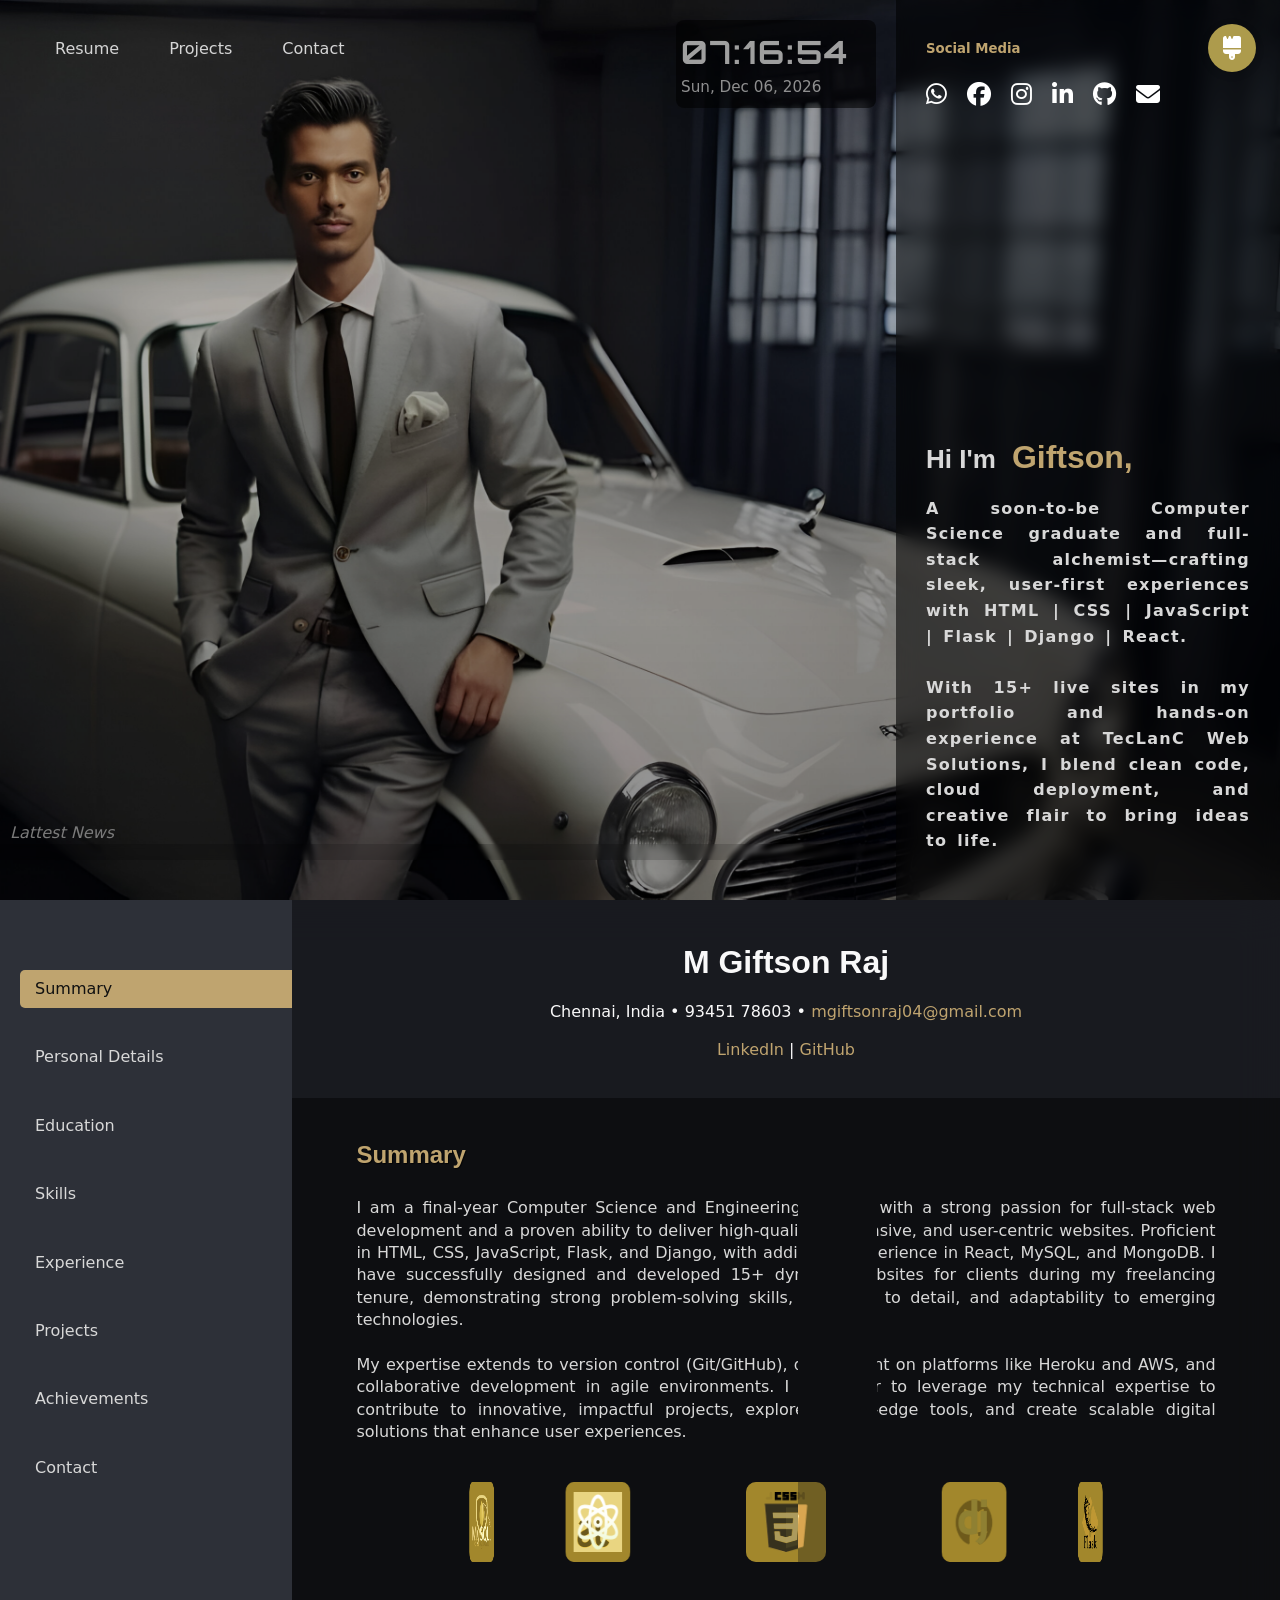
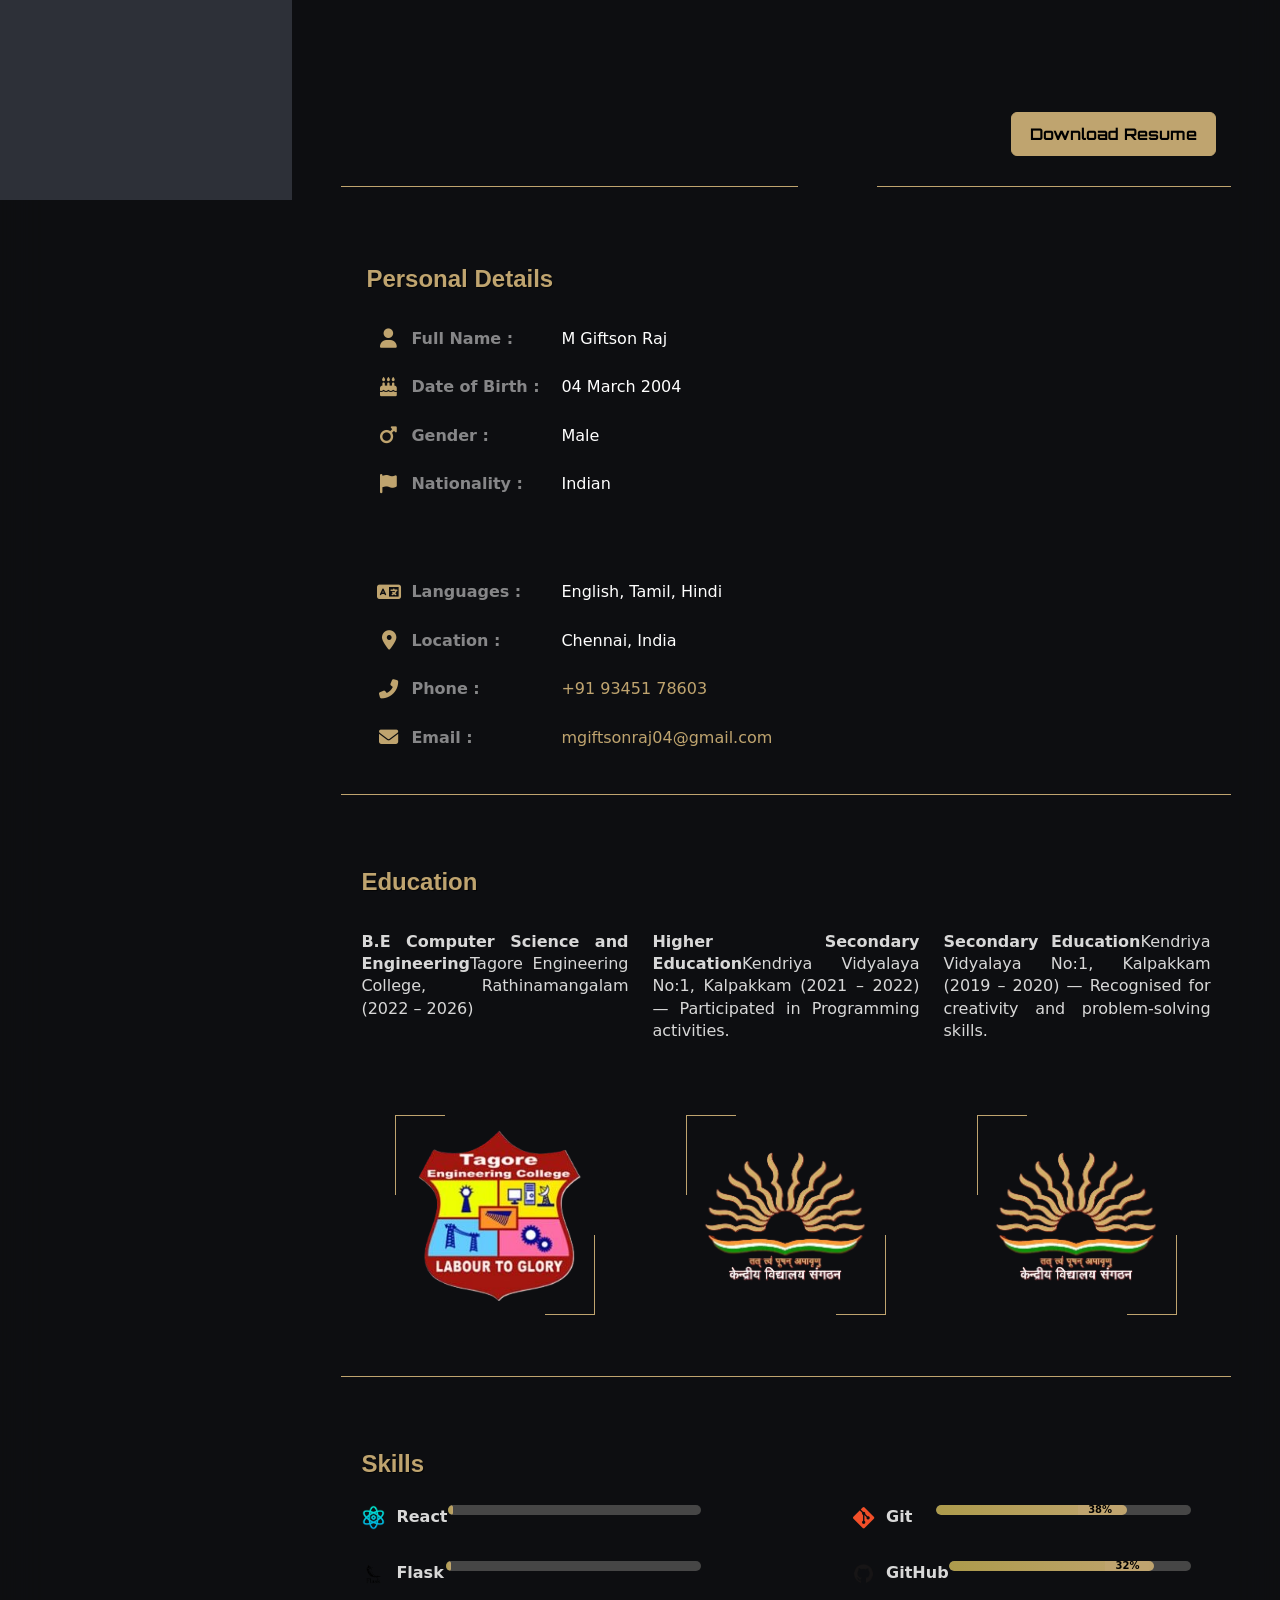
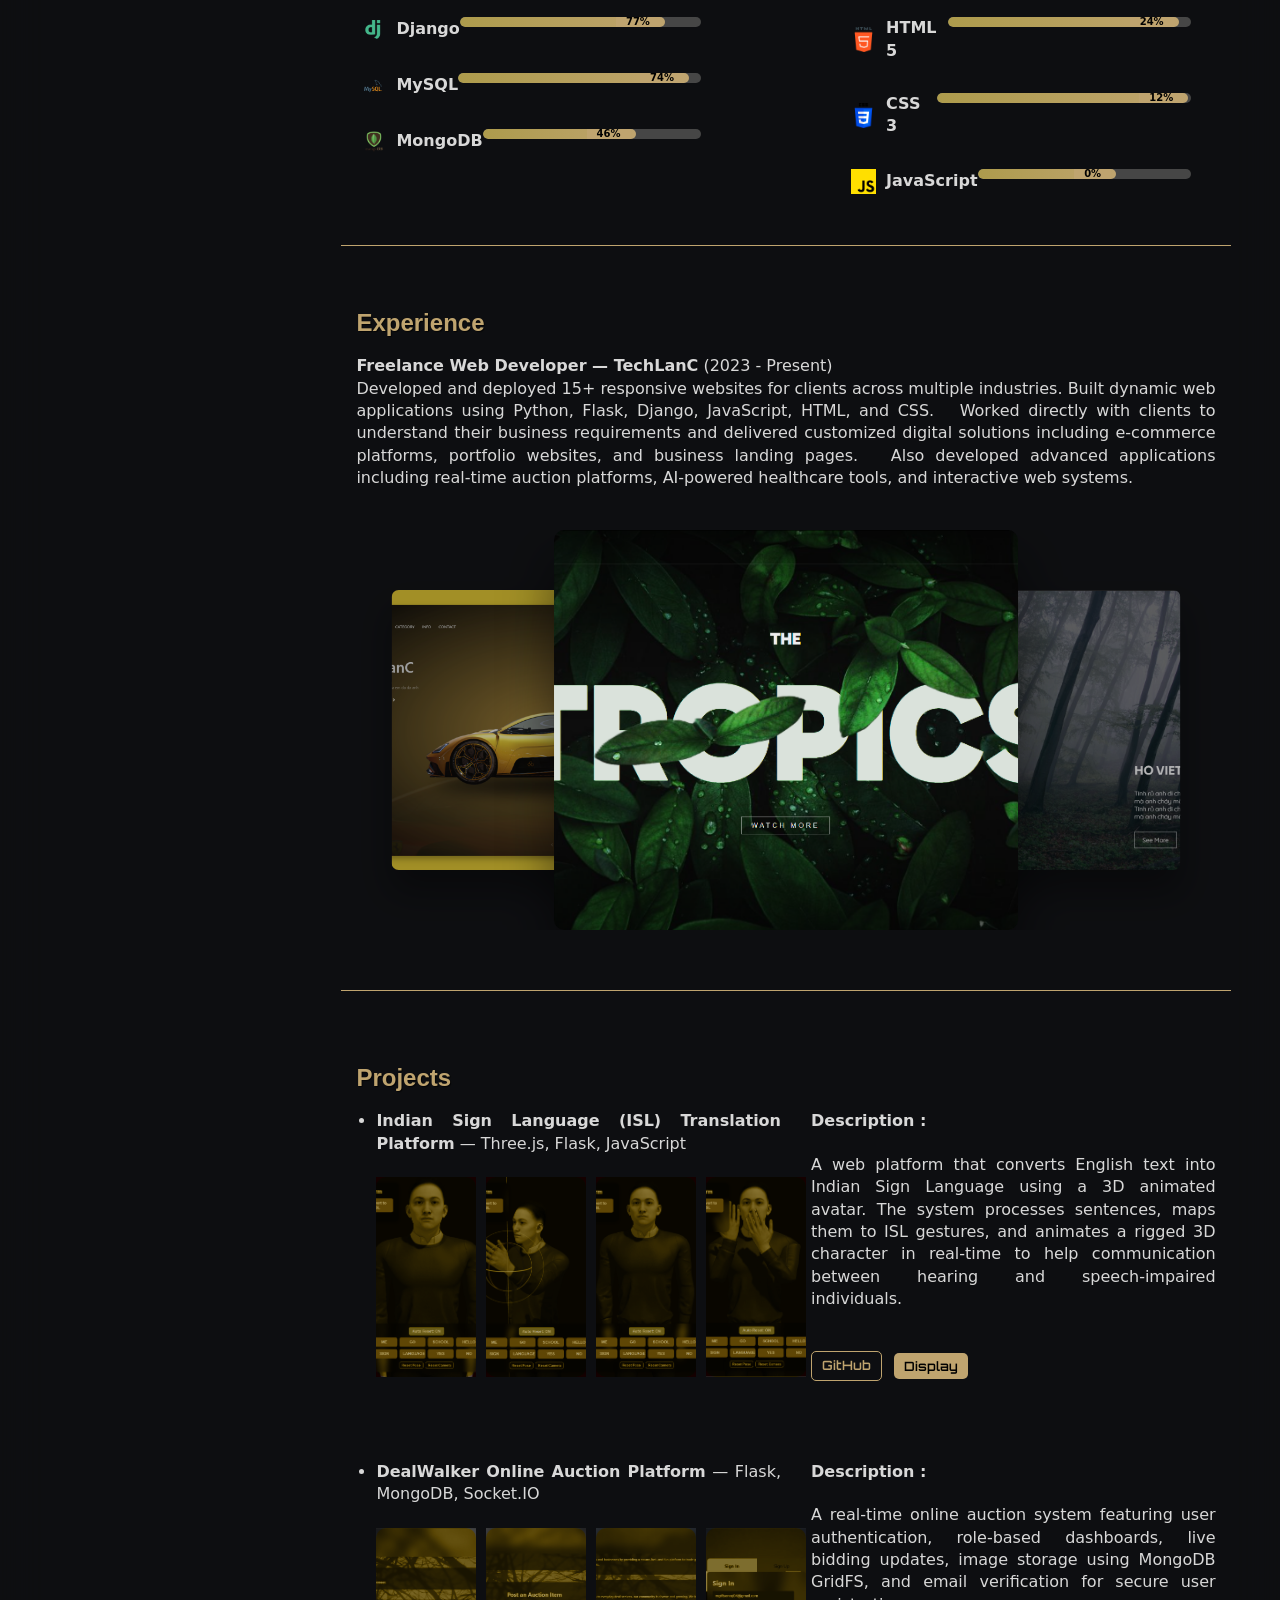
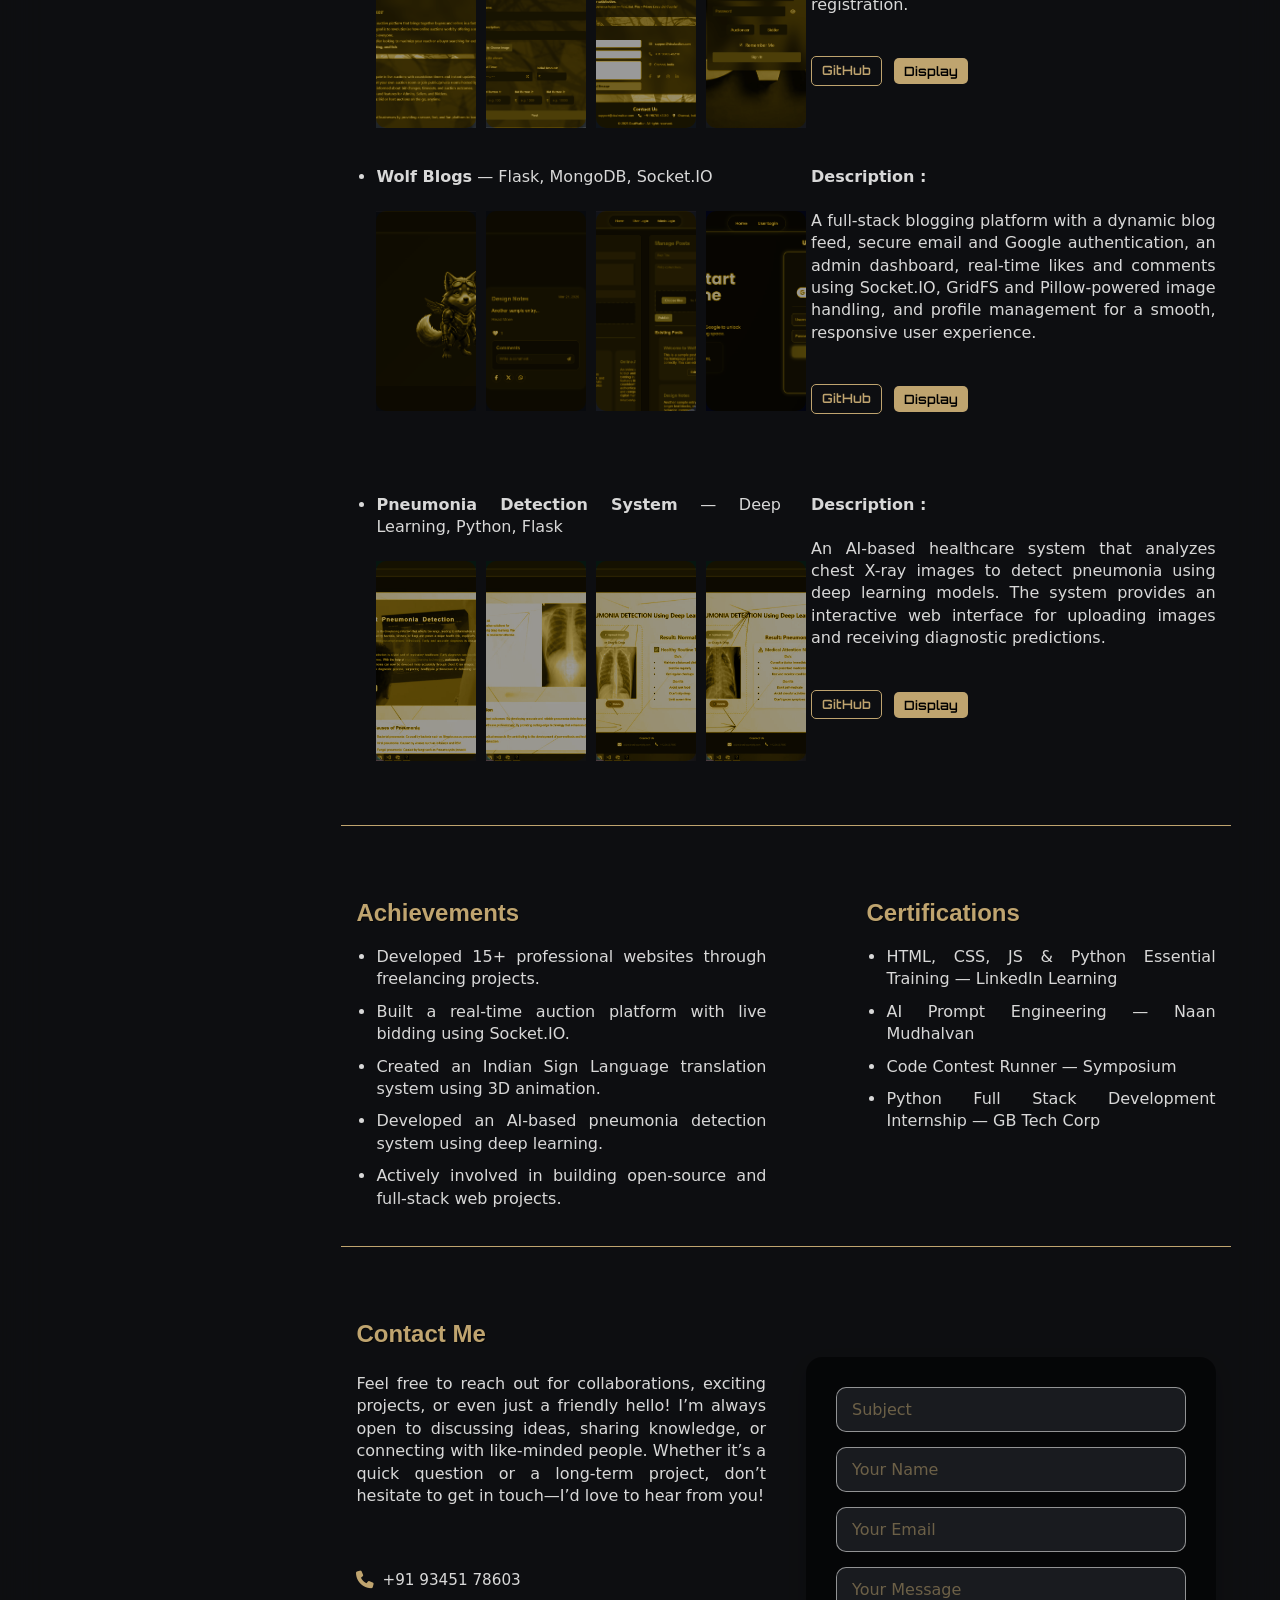
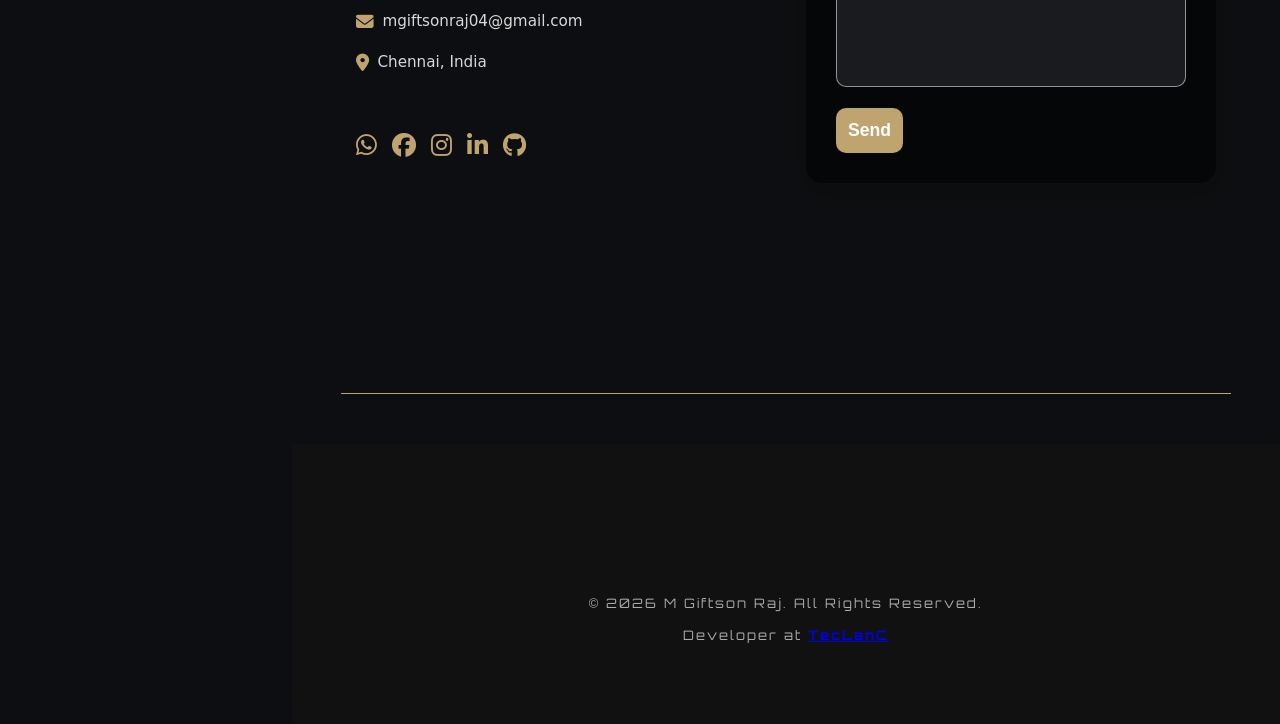
==== commit 30f714da: "Initial submission" ====
--- a/public/index.html
+++ b/public/index.html
@@ -167,6 +167,7 @@
                                 </div>
                             </div>
                         </div>
+                        <a class="resume-download-btn" href="RESUME - M. Giftson Raj.pdf" download>Download Resume</a>
                     </section>
 
                     <!-- Personal Details -->
--- a/public/style.css
+++ b/public/style.css
@@ -852,6 +852,27 @@
     margin-top: 0;
 }
 
+.resume-download-btn {
+    display: inline-block;
+    align-self: flex-end;
+    margin: 0 0 10px auto;
+    padding: 10px 18px;
+    background: var(--text-sec);
+    color: #000000;
+    font-weight: 700;
+    font-family: 'Orbitron', sans-serif;
+    border: 1px solid var(--text-sec);
+    border-radius: 6px;
+    text-decoration: none;
+    transition: background .3s ease, color .3s ease, transform .2s ease, border-color .3s ease;
+}
+
+.resume-download-btn:hover {
+    background: var(--accent);
+    border-color: var(--accent);
+    transform: translateY(-2px);
+}
+
 .project-actions {
     display: flex;
     gap: 12px;
